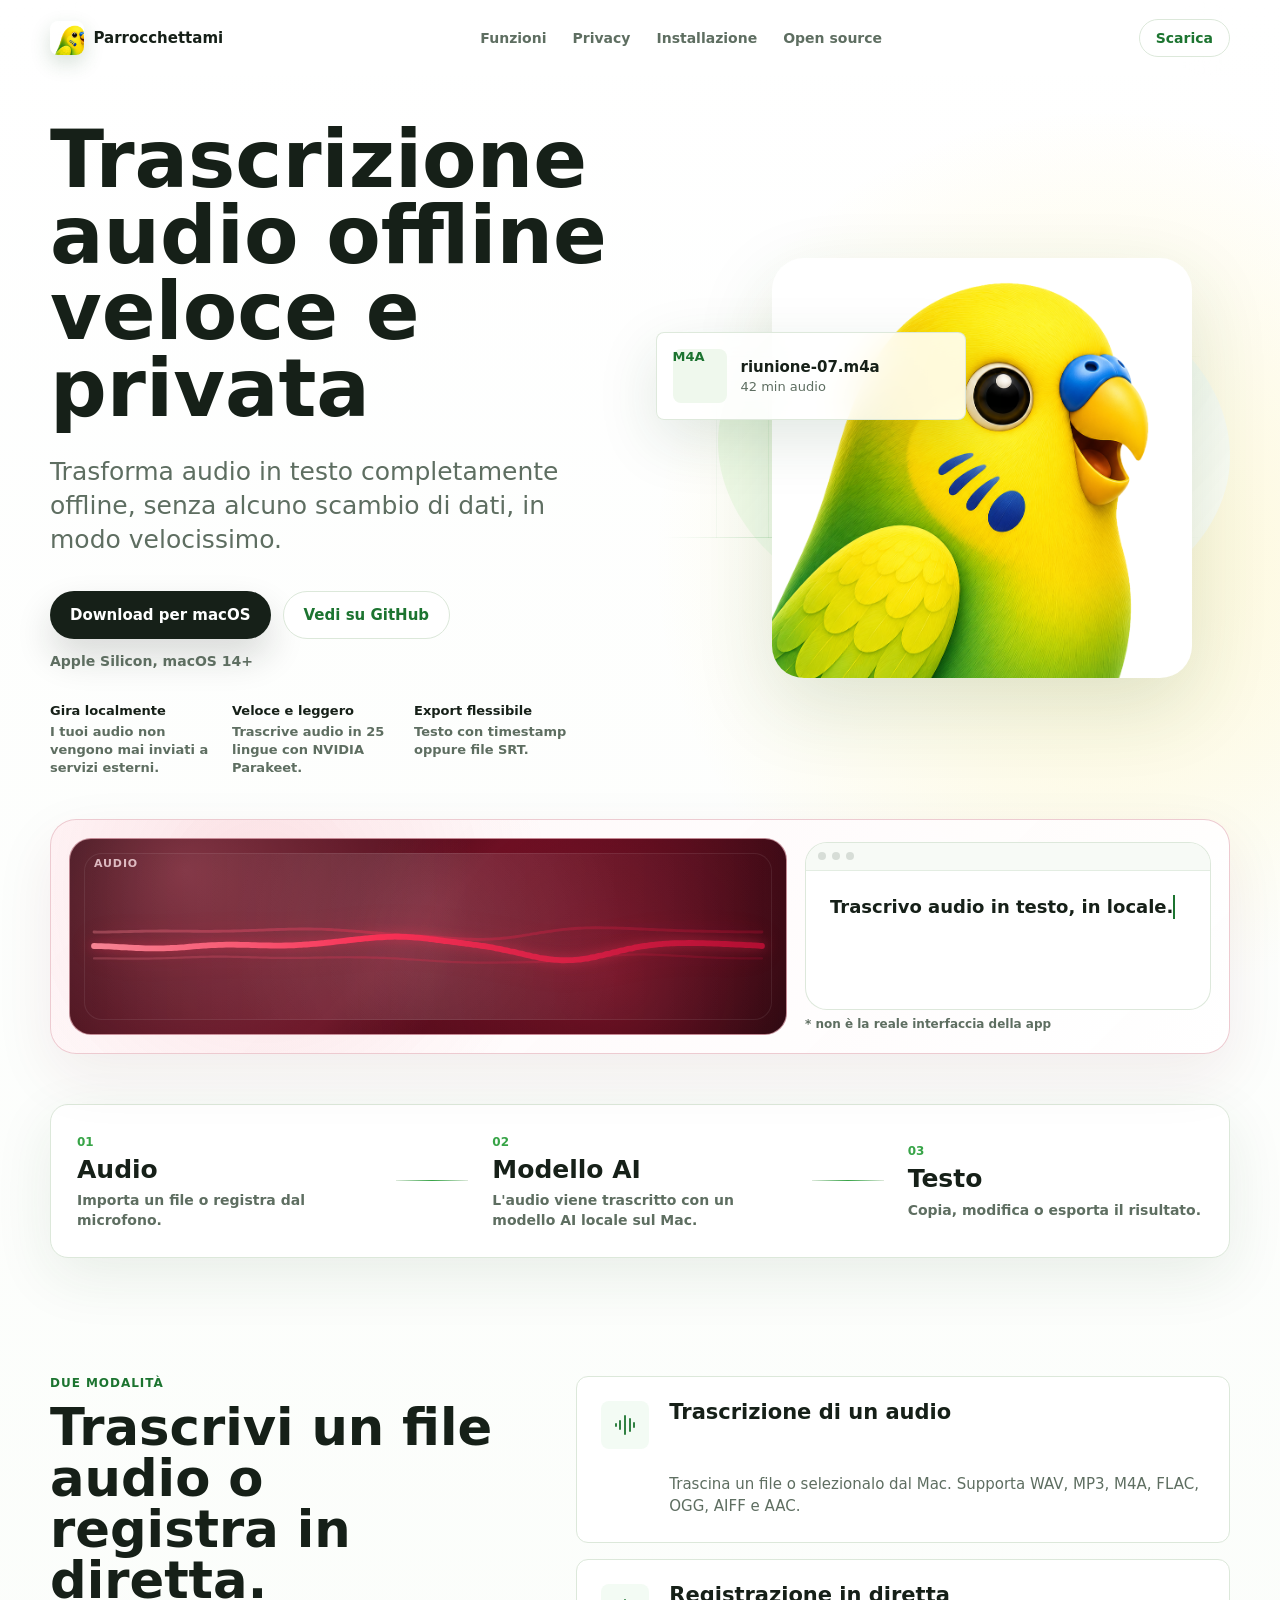
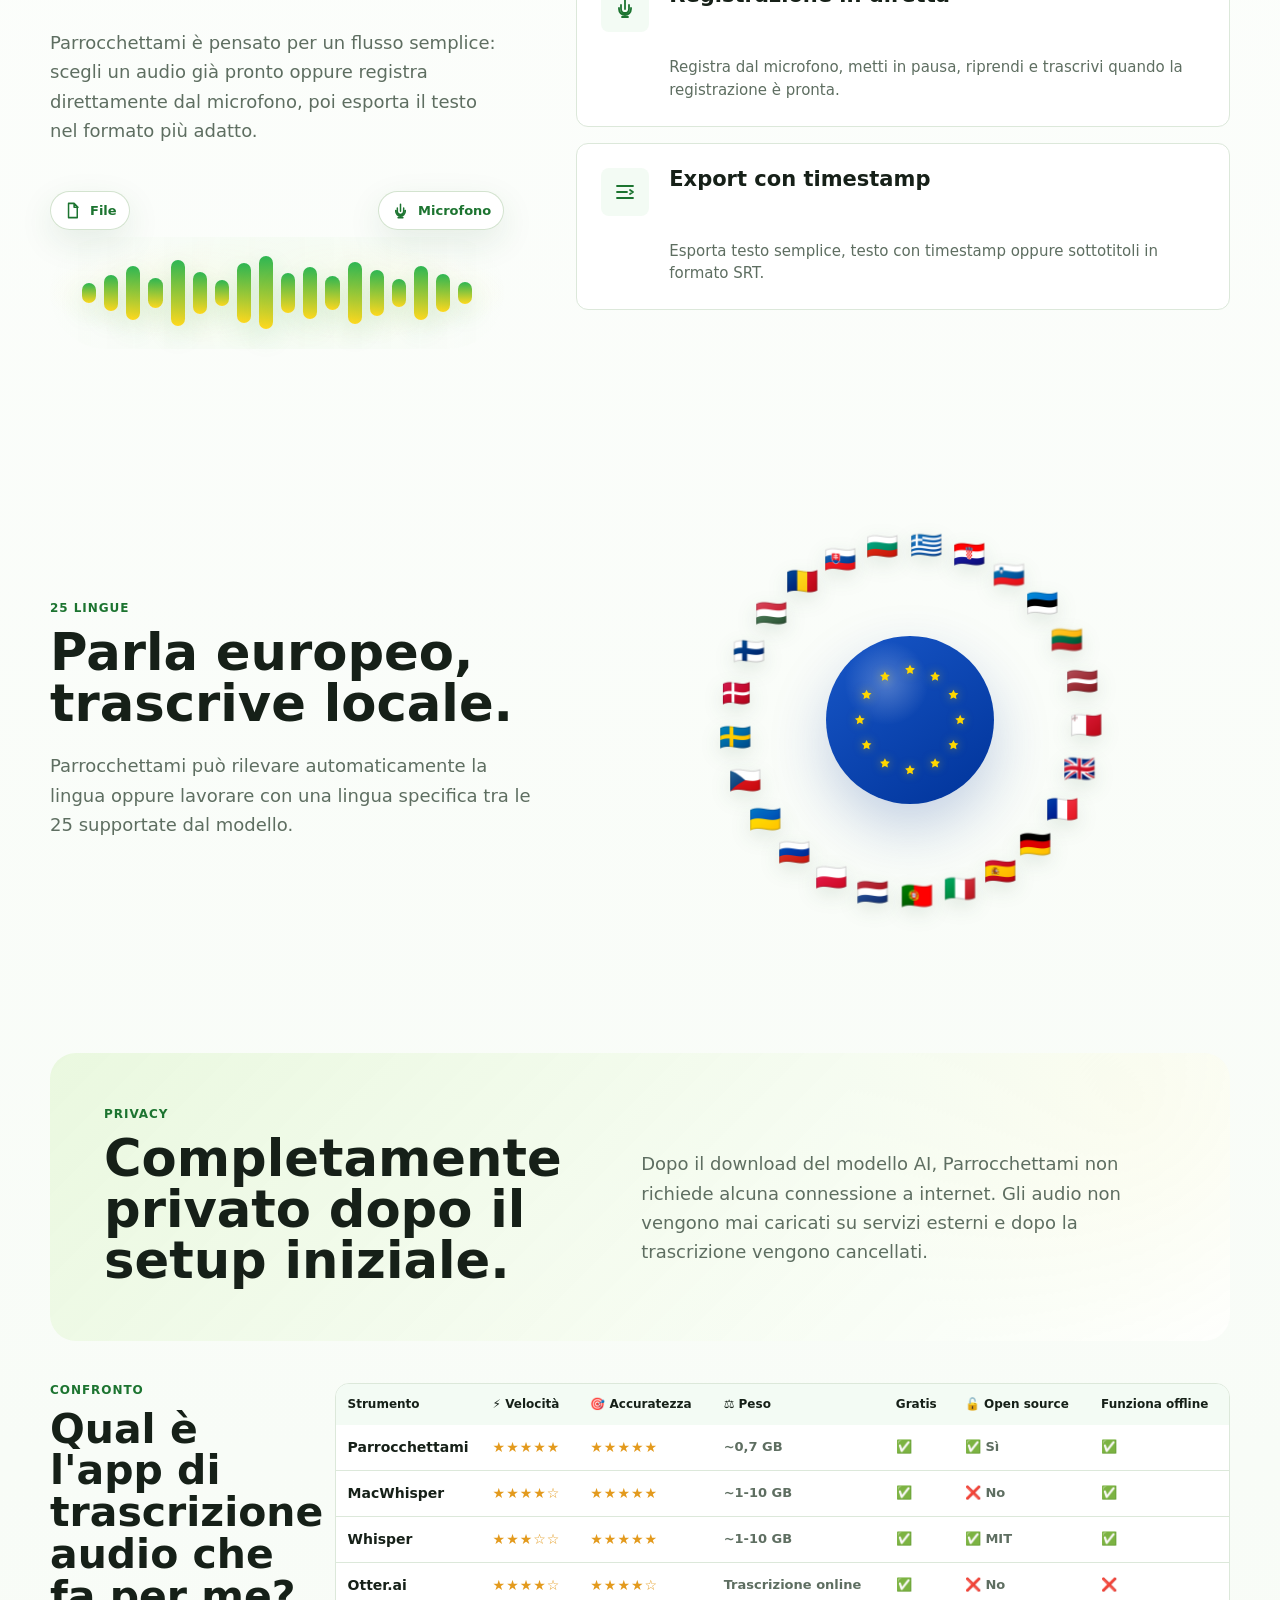
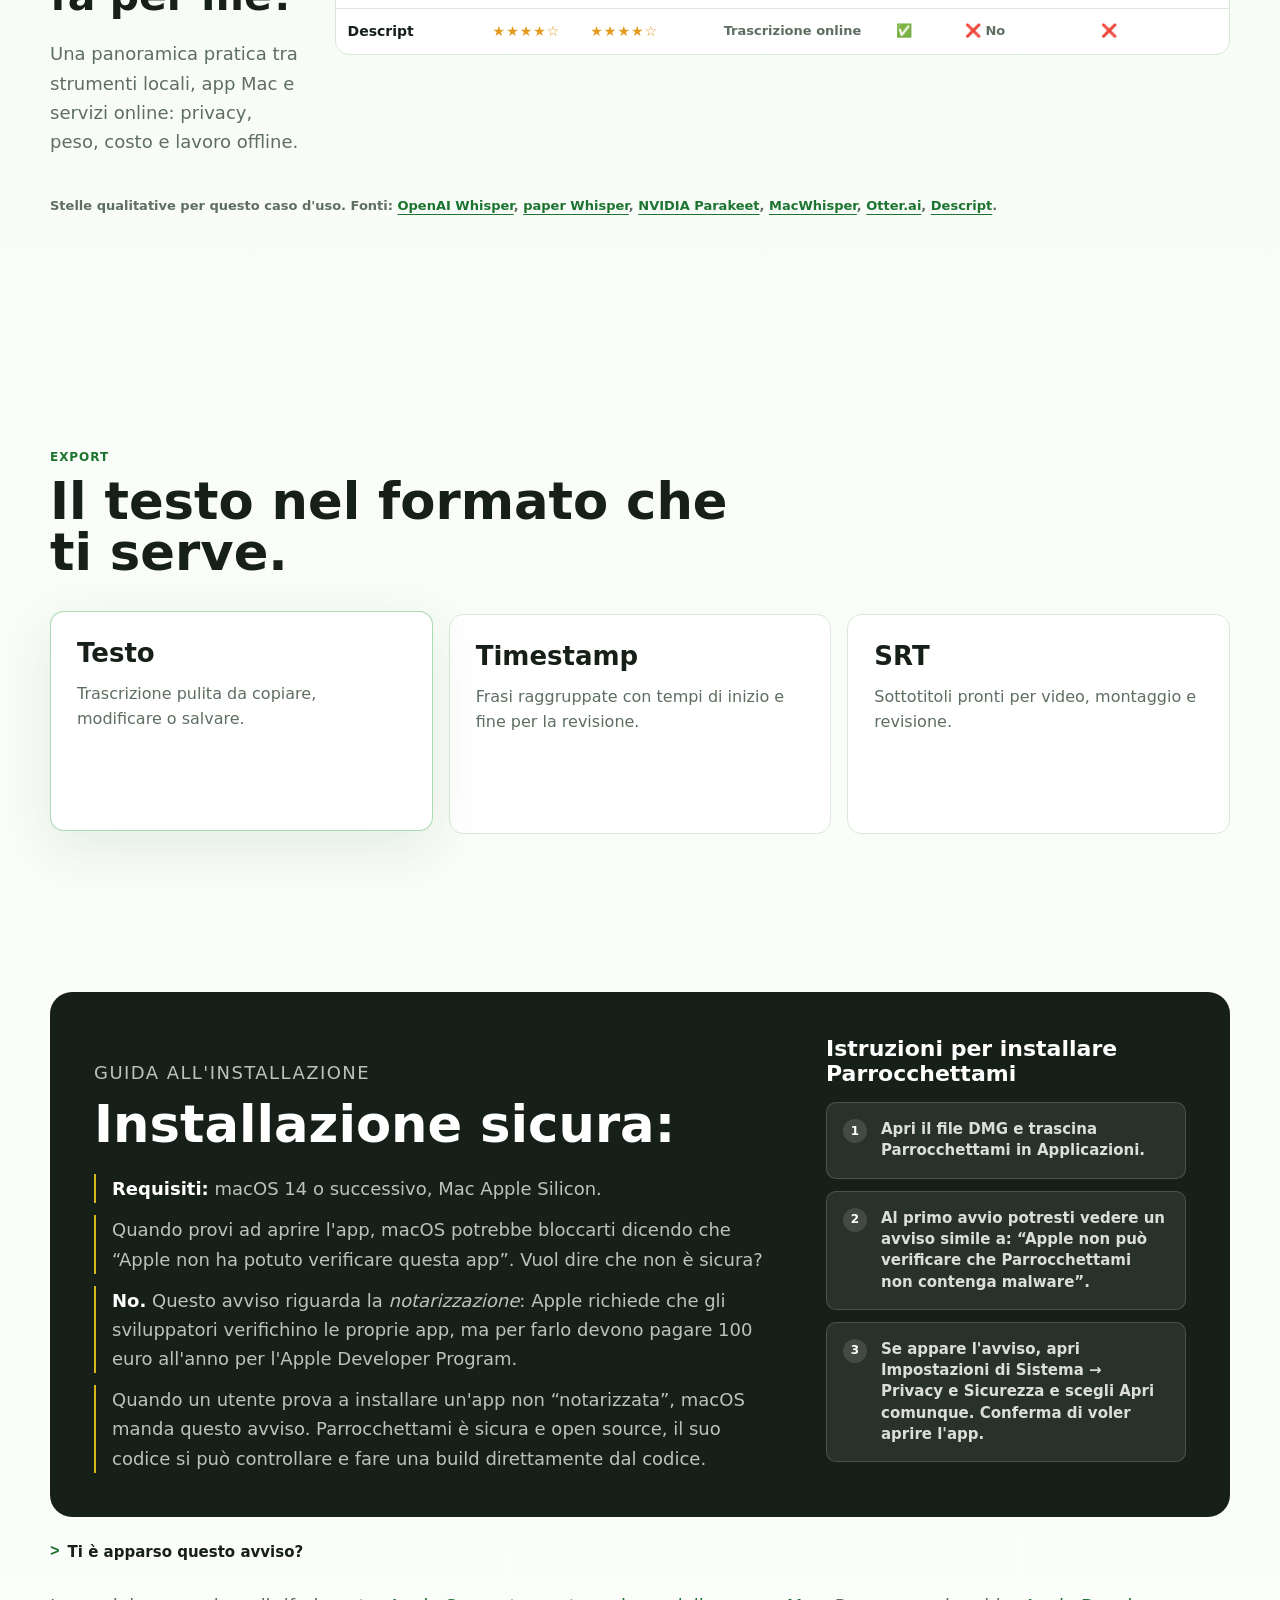
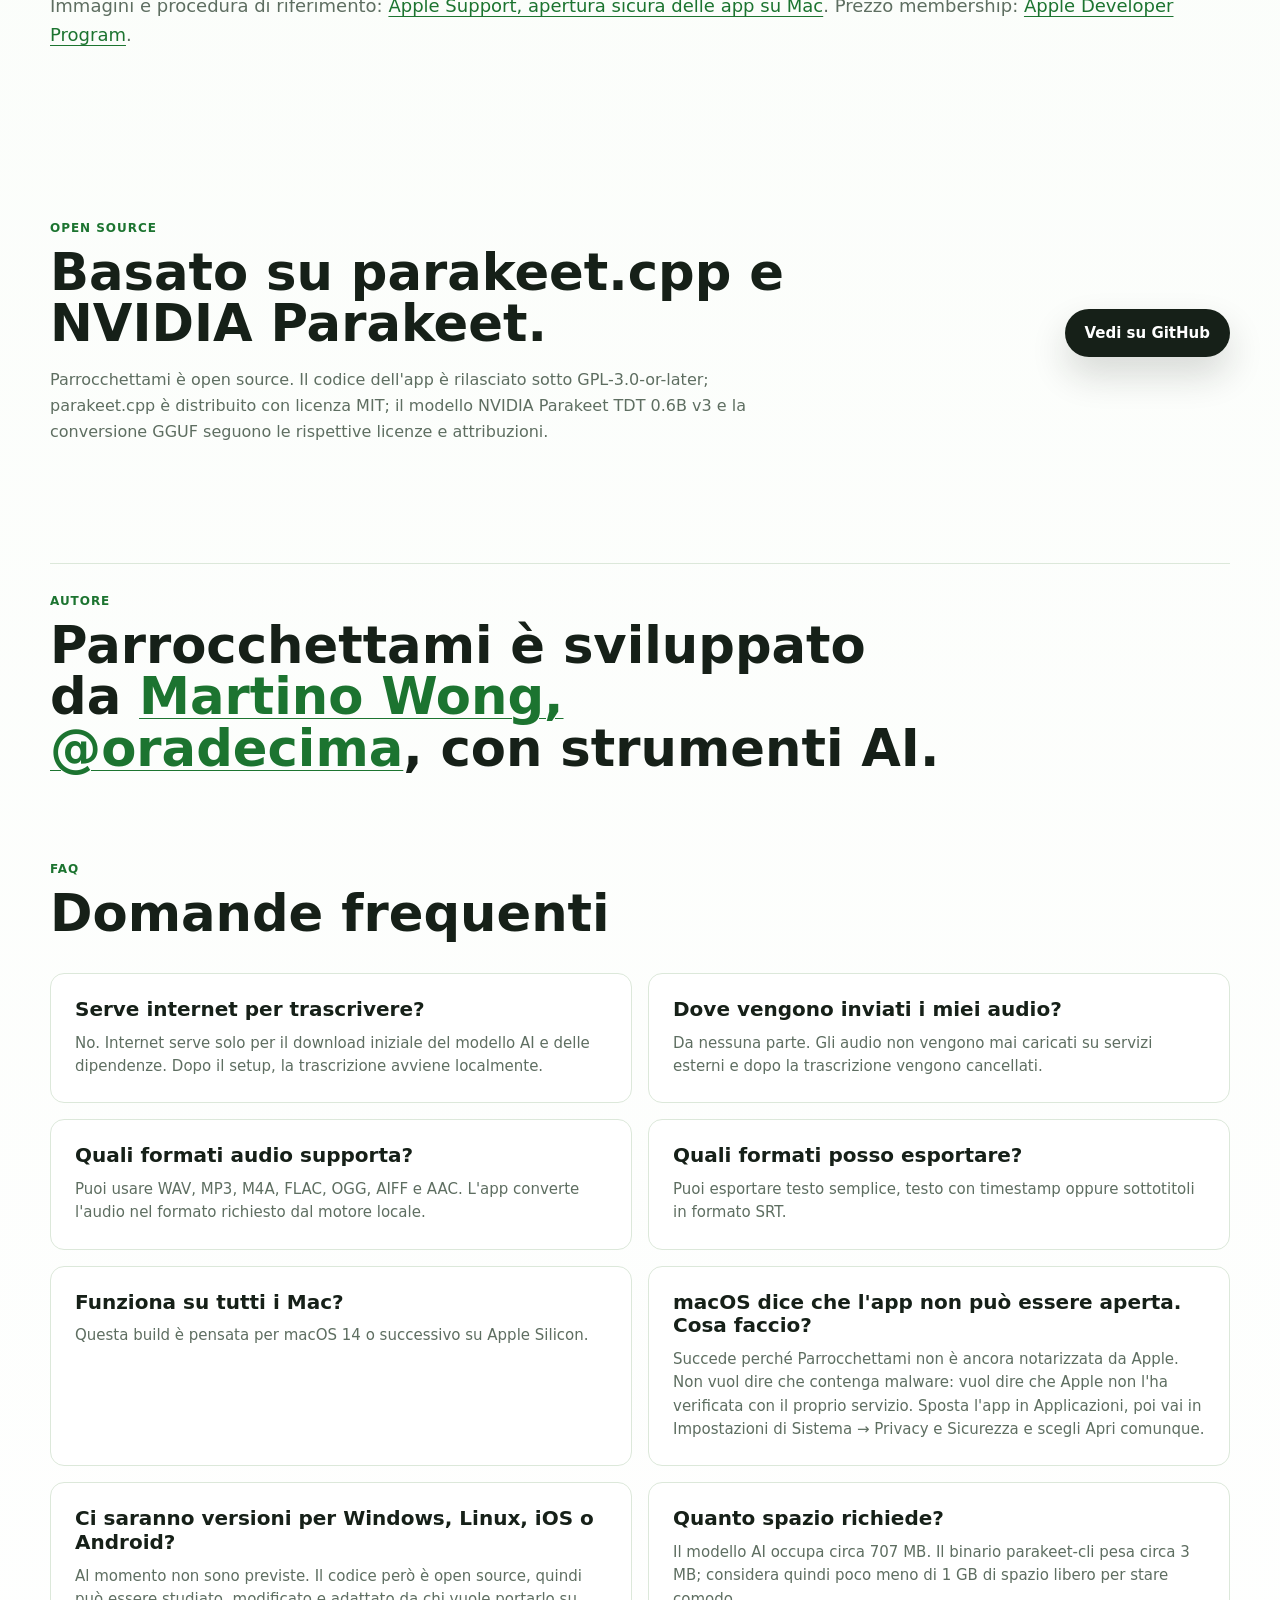
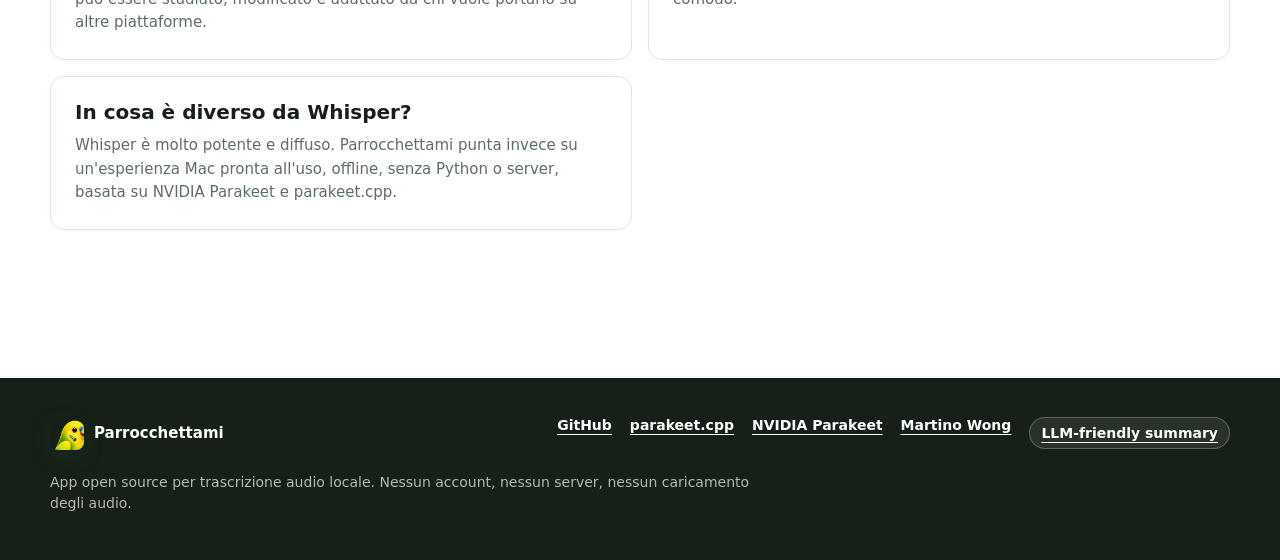
==== website/index.html @ f7d08c52 "Add project website" ====
<!doctype html>
<html lang="it">
  <head>
    <meta charset="utf-8">
    <meta name="viewport" content="width=device-width, initial-scale=1">
    <title>Parrocchettami - Trascrizione audio offline per Mac</title>
    <meta
      name="description"
      content="Parrocchettami trasforma audio in testo completamente offline, senza scambio di dati e senza servizi esterni."
    >
    <link rel="icon" href="assets/parrocchettami-icon.png">
    <link rel="alternate" type="text/plain" href="llms.txt" title="LLM-friendly summary">
    <link rel="stylesheet" href="styles.css">
  </head>
  <body>
    <header class="site-header" aria-label="Navigazione del sito">
      <a class="brand" href="#top" aria-label="Pagina iniziale di Parrocchettami">
        <span class="brand-mark">
          <img src="assets/parrocchettami-icon.png" alt="">
        </span>
        <span>Parrocchettami</span>
      </a>

      <nav class="nav-links" aria-label="Navigazione principale">
        <a href="#features">Funzioni</a>
        <a href="#privacy">Privacy</a>
        <a href="#install">Installazione</a>
        <a href="#source">Open source</a>
      </nav>

      <a class="header-action" href="#install">Scarica</a>
    </header>

    <main id="top">
      <section class="hero" aria-labelledby="hero-title">
        <div class="hero-copy">
          <h1 id="hero-title">Trascrizione audio offline veloce e privata</h1>
          <p class="hero-lede">
            Trasforma audio in testo completamente offline, senza alcuno
            scambio di dati, in modo velocissimo.
          </p>
          <div class="hero-actions" aria-label="Azioni principali">
            <a class="button button-primary" href="#install">Download per macOS</a>
            <a class="button button-secondary" href="https://github.com/martinowong/parrocchettami">Vedi su GitHub</a>
          </div>
          <p class="compatibility">Apple Silicon, macOS 14+</p>
          <dl class="hero-proof" aria-label="Punti principali">
            <div>
              <dt>Gira localmente</dt>
              <dd>I tuoi audio non vengono mai inviati a servizi esterni.</dd>
            </div>
            <div>
              <dt>Veloce e leggero</dt>
              <dd>Trascrive audio in 25 lingue con NVIDIA Parakeet.</dd>
            </div>
            <div>
              <dt>Export flessibile</dt>
              <dd>Testo con timestamp oppure file SRT.</dd>
            </div>
          </dl>
        </div>

        <div class="hero-visual" aria-label="Audio trasformato localmente in testo">
          <div class="brand-object" aria-hidden="true">
            <img src="assets/parrocchettami-icon.png" alt="">
          </div>

          <div class="signal-card audio-card">
            <span class="file-type">M4A</span>
            <div>
              <strong>riunione-07.m4a</strong>
              <span>42 min audio</span>
            </div>
          </div>

        </div>
        <div class="hero-demo" aria-label="Esempio illustrativo di trascrizione">
          <div class="demo-waveform" aria-hidden="true">
            <span>Audio</span>
            <svg viewBox="0 0 760 170" preserveAspectRatio="none">
              <defs>
                <linearGradient id="wave-red" x1="0" x2="1" y1="0" y2="0">
                  <stop offset="0%" stop-color="#ff8a9a"></stop>
                  <stop offset="42%" stop-color="#ff3157"></stop>
                  <stop offset="100%" stop-color="#b90f35"></stop>
                </linearGradient>
              </defs>
              <path class="voice-waveform-path voice-waveform-soft voice-waveform-soft-a" d="M0 85 C126.7 82, 253.3 88, 380 85 C506.7 82, 633.3 88, 760 85"></path>
              <path class="voice-waveform-path voice-waveform-soft voice-waveform-soft-b" d="M0 85 C126.7 82, 253.3 88, 380 85 C506.7 82, 633.3 88, 760 85"></path>
              <path class="voice-waveform-path voice-waveform-main" d="M0 85 C126.7 82, 253.3 88, 380 85 C506.7 82, 633.3 88, 760 85"></path>
            </svg>
          </div>
          <div class="demo-output">
            <div class="demo-textbox">
              <div class="demo-window-bar" aria-hidden="true">
                <span></span>
                <span></span>
                <span></span>
              </div>
              <p><span>Trascrivo audio in testo, in locale.</span></p>
            </div>
            <p class="demo-note">* non è la reale interfaccia della app</p>
          </div>
        </div>
      </section>

      <section class="pipeline" aria-label="Flusso di trascrizione locale">
        <div class="pipeline-step">
          <span class="step-number">01</span>
          <h2>Audio</h2>
          <p>Importa un file o registra dal microfono.</p>
        </div>
        <div class="pipeline-connector" aria-hidden="true"></div>
        <div class="pipeline-step">
          <span class="step-number">02</span>
          <h2>Modello AI</h2>
          <p>L'audio viene trascritto con un modello AI locale sul Mac.</p>
        </div>
        <div class="pipeline-connector" aria-hidden="true"></div>
        <div class="pipeline-step">
          <span class="step-number">03</span>
          <h2>Testo</h2>
          <p>Copia, modifica o esporta il risultato.</p>
        </div>
      </section>

      <section class="section split" id="features">
        <div class="section-copy">
          <p class="section-kicker">Due modalità</p>
          <h2>Trascrivi un file audio o registra in diretta.</h2>
          <p>
            Parrocchettami è pensato per un flusso semplice: scegli un audio
            già pronto oppure registra direttamente dal microfono, poi esporta
            il testo nel formato più adatto.
          </p>
          <div class="mode-visual audio-flow" aria-hidden="true">
            <div class="flow-node">
              <svg viewBox="0 0 24 24"><path d="M7 3h7l4 4v14H7zM14 3v5h5"></path></svg>
              <span>File</span>
            </div>
            <div class="flow-wave">
              <span style="--h: 26%"></span>
              <span style="--h: 48%"></span>
              <span style="--h: 72%"></span>
              <span style="--h: 40%"></span>
              <span style="--h: 86%"></span>
              <span style="--h: 56%"></span>
              <span style="--h: 34%"></span>
              <span style="--h: 78%"></span>
              <span style="--h: 96%"></span>
              <span style="--h: 52%"></span>
              <span style="--h: 68%"></span>
              <span style="--h: 44%"></span>
              <span style="--h: 82%"></span>
              <span style="--h: 60%"></span>
              <span style="--h: 36%"></span>
              <span style="--h: 70%"></span>
              <span style="--h: 50%"></span>
              <span style="--h: 30%"></span>
            </div>
            <div class="flow-node">
              <svg viewBox="0 0 24 24"><path d="M12 4v9M8 9v4a4 4 0 0 0 8 0V9M6 12v1a6 6 0 0 0 12 0v-1M12 19v2M9 21h6"></path></svg>
              <span>Microfono</span>
            </div>
          </div>
        </div>

        <div class="feature-list" aria-label="Modalità e funzioni">
          <article>
            <span class="feature-icon" aria-hidden="true">
              <svg viewBox="0 0 24 24"><path d="M12 3v18M7 8v8M17 6v12M3 11v2M21 10v4"></path></svg>
            </span>
            <h3>Trascrizione di un audio</h3>
            <p>Trascina un file o selezionalo dal Mac. Supporta WAV, MP3, M4A, FLAC, OGG, AIFF e AAC.</p>
          </article>
          <article>
            <span class="feature-icon" aria-hidden="true">
              <svg viewBox="0 0 24 24"><path d="M12 4v9M8 9v4a4 4 0 0 0 8 0V9M6 12v1a6 6 0 0 0 12 0v-1M12 19v2M9 21h6"></path></svg>
            </span>
            <h3>Registrazione in diretta</h3>
            <p>Registra dal microfono, metti in pausa, riprendi e trascrivi quando la registrazione è pronta.</p>
          </article>
          <article>
            <span class="feature-icon" aria-hidden="true">
              <svg viewBox="0 0 24 24"><path d="M4 6h16M4 12h10M4 18h16M17 10l3 2-3 2"></path></svg>
            </span>
            <h3>Export con timestamp</h3>
            <p>Esporta testo semplice, testo con timestamp oppure sottotitoli in formato SRT.</p>
          </article>
        </div>
      </section>

      <section class="section languages-section" aria-labelledby="languages-title">
        <div class="section-copy">
          <p class="section-kicker">25 lingue</p>
          <h2 id="languages-title">Parla europeo, trascrive locale.</h2>
          <p>
            Parrocchettami può rilevare automaticamente la lingua oppure
            lavorare con una lingua specifica tra le 25 supportate dal modello.
          </p>
        </div>

        <div class="language-orbit" aria-label="25 lingue europee supportate">
          <div class="eu-mark" aria-hidden="true">
            <svg class="eu-stars" viewBox="0 0 100 100" focusable="false">
              <defs>
                <path id="eu-star" d="M0 -3.9 1.14 -1.57 3.71 -1.21 1.85 0.6 2.29 3.15 0 1.95 -2.29 3.15 -1.85 0.6 -3.71 -1.21 -1.14 -1.57Z"></path>
              </defs>
              <g transform="translate(50 50)">
                <use href="#eu-star" transform="rotate(0) translate(0 -38) rotate(0)"></use>
                <use href="#eu-star" transform="rotate(30) translate(0 -38) rotate(-30)"></use>
                <use href="#eu-star" transform="rotate(60) translate(0 -38) rotate(-60)"></use>
                <use href="#eu-star" transform="rotate(90) translate(0 -38) rotate(-90)"></use>
                <use href="#eu-star" transform="rotate(120) translate(0 -38) rotate(-120)"></use>
                <use href="#eu-star" transform="rotate(150) translate(0 -38) rotate(-150)"></use>
                <use href="#eu-star" transform="rotate(180) translate(0 -38) rotate(-180)"></use>
                <use href="#eu-star" transform="rotate(210) translate(0 -38) rotate(-210)"></use>
                <use href="#eu-star" transform="rotate(240) translate(0 -38) rotate(-240)"></use>
                <use href="#eu-star" transform="rotate(270) translate(0 -38) rotate(-270)"></use>
                <use href="#eu-star" transform="rotate(300) translate(0 -38) rotate(-300)"></use>
                <use href="#eu-star" transform="rotate(330) translate(0 -38) rotate(-330)"></use>
              </g>
            </svg>
          </div>
          <div class="flag-ring">
            <span tabindex="0" style="--i: 0" title="Inglese">🇬🇧</span>
            <span tabindex="0" style="--i: 1" title="Francese">🇫🇷</span>
            <span tabindex="0" style="--i: 2" title="Tedesco">🇩🇪</span>
            <span tabindex="0" style="--i: 3" title="Spagnolo">🇪🇸</span>
            <span tabindex="0" style="--i: 4" title="Italiano">🇮🇹</span>
            <span tabindex="0" style="--i: 5" title="Portoghese">🇵🇹</span>
            <span tabindex="0" style="--i: 6" title="Olandese">🇳🇱</span>
            <span tabindex="0" style="--i: 7" title="Polacco">🇵🇱</span>
            <span tabindex="0" style="--i: 8" title="Russo">🇷🇺</span>
            <span tabindex="0" style="--i: 9" title="Ucraino">🇺🇦</span>
            <span tabindex="0" style="--i: 10" title="Ceco">🇨🇿</span>
            <span tabindex="0" style="--i: 11" title="Svedese">🇸🇪</span>
            <span tabindex="0" style="--i: 12" title="Danese">🇩🇰</span>
            <span tabindex="0" style="--i: 13" title="Finlandese">🇫🇮</span>
            <span tabindex="0" style="--i: 14" title="Ungherese">🇭🇺</span>
            <span tabindex="0" style="--i: 15" title="Rumeno">🇷🇴</span>
            <span tabindex="0" style="--i: 16" title="Slovacco">🇸🇰</span>
            <span tabindex="0" style="--i: 17" title="Bulgaro">🇧🇬</span>
            <span tabindex="0" style="--i: 18" title="Greco">🇬🇷</span>
            <span tabindex="0" style="--i: 19" title="Croato">🇭🇷</span>
            <span tabindex="0" style="--i: 20" title="Sloveno">🇸🇮</span>
            <span tabindex="0" style="--i: 21" title="Estone">🇪🇪</span>
            <span tabindex="0" style="--i: 22" title="Lituano">🇱🇹</span>
            <span tabindex="0" style="--i: 23" title="Lettone">🇱🇻</span>
            <span tabindex="0" style="--i: 24" title="Maltese">🇲🇹</span>
          </div>
        </div>
      </section>

      <section class="section privacy-band" id="privacy">
        <div>
          <p class="section-kicker">Privacy</p>
          <h2>Completamente privato dopo il setup iniziale.</h2>
        </div>
        <p>
          Dopo il download del modello AI, Parrocchettami non richiede alcuna
          connessione a internet. Gli audio non vengono mai caricati su servizi
          esterni e dopo la trascrizione vengono cancellati.
        </p>
      </section>

      <section class="section comparison" aria-labelledby="comparison-title">
        <div class="section-copy">
          <p class="section-kicker">Confronto</p>
          <h2 id="comparison-title">Qual è l'app di trascrizione audio che fa per me?</h2>
          <p>
            Una panoramica pratica tra strumenti locali, app Mac e servizi
            online: privacy, peso, costo e lavoro offline.
          </p>
        </div>

        <div class="comparison-table-wrap">
          <table class="comparison-table">
            <thead>
              <tr>
                <th scope="col">Strumento</th>
                <th scope="col">⚡ Velocità</th>
                <th scope="col">🎯 Accuratezza</th>
                <th scope="col">⚖️ Peso</th>
                <th scope="col">Gratis</th>
                <th scope="col">🔓 Open source</th>
                <th scope="col">Funziona offline</th>
              </tr>
            </thead>
            <tbody>
              <tr>
                <th scope="row"><span class="tool-name">Parrocchettami</span></th>
                <td><span class="rating">★★★★★</span></td>
                <td><span class="rating">★★★★★</span></td>
                <td>~0,7 GB</td>
                <td>✅</td>
                <td>✅ Sì</td>
                <td>✅</td>
              </tr>
              <tr>
                <th scope="row"><span class="tool-name">MacWhisper</span></th>
                <td><span class="rating">★★★★☆</span></td>
                <td><span class="rating">★★★★★</span></td>
                <td>~1-10 GB</td>
                <td>✅</td>
                <td>❌ No</td>
                <td>✅</td>
              </tr>
              <tr>
                <th scope="row"><span class="tool-name">Whisper</span></th>
                <td><span class="rating">★★★☆☆</span></td>
                <td><span class="rating">★★★★★</span></td>
                <td>~1-10 GB</td>
                <td>✅</td>
                <td>✅ MIT</td>
                <td>✅</td>
              </tr>
              <tr>
                <th scope="row"><span class="tool-name">Otter.ai</span></th>
                <td><span class="rating">★★★★☆</span></td>
                <td><span class="rating">★★★★☆</span></td>
                <td>Trascrizione online</td>
                <td>✅</td>
                <td>❌ No</td>
                <td>❌</td>
              </tr>
              <tr>
                <th scope="row"><span class="tool-name">Descript</span></th>
                <td><span class="rating">★★★★☆</span></td>
                <td><span class="rating">★★★★☆</span></td>
                <td>Trascrizione online</td>
                <td>✅</td>
                <td>❌ No</td>
                <td>❌</td>
              </tr>
            </tbody>
          </table>
        </div>
        <p class="table-hint">Su schermi piccoli puoi scorrere la tabella lateralmente.</p>
        <p class="source-note">
          Stelle qualitative per questo caso d'uso. Fonti:
          <a href="https://github.com/openai/whisper">OpenAI Whisper</a>,
          <a href="https://arxiv.org/abs/2212.04356">paper Whisper</a>,
          <a href="https://huggingface.co/nvidia/parakeet-tdt-0.6b-v3">NVIDIA Parakeet</a>,
          <a href="https://www.macwhisper.com/">MacWhisper</a>,
          <a href="https://otter.ai/pricing">Otter.ai</a>,
          <a href="https://www.descript.com/pricing">Descript</a>.
        </p>
      </section>

      <section class="section format-section" aria-labelledby="formats-title">
        <div class="section-copy">
          <p class="section-kicker">Export</p>
          <h2 id="formats-title">Il testo nel formato che ti serve.</h2>
        </div>

        <div class="formats">
          <article class="format-card active">
            <h3>Testo</h3>
            <p>Trascrizione pulita da copiare, modificare o salvare.</p>
          </article>
          <article class="format-card">
            <h3>Timestamp</h3>
            <p>Frasi raggruppate con tempi di inizio e fine per la revisione.</p>
          </article>
          <article class="format-card">
            <h3>SRT</h3>
            <p>Sottotitoli pronti per video, montaggio e revisione.</p>
          </article>
        </div>
      </section>

      <section class="section install" id="install">
        <div class="install-panel">
          <div>
            <p class="section-kicker">Guida all'installazione</p>
            <h2>Installazione sicura:</h2>
            <div class="install-notes">
              <p><strong>Requisiti:</strong> macOS 14 o successivo, Mac Apple Silicon.</p>
              <p>
                Quando provi ad aprire l'app, macOS potrebbe bloccarti dicendo
                che “Apple non ha potuto verificare questa app”. Vuol dire che
                non è sicura?
              </p>
              <p>
                <strong>No.</strong> Questo avviso riguarda la
                <em>notarizzazione</em>: Apple richiede che gli sviluppatori
                verifichino le proprie app, ma per farlo devono pagare 100 euro
                all'anno per l'Apple Developer Program.
              </p>
              <p>
                Quando un utente prova a installare un'app non “notarizzata”,
                macOS manda questo avviso. Parrocchettami è sicura e open
                source, il suo codice si può controllare e fare una build
                direttamente dal codice.
              </p>
            </div>
          </div>
          <div class="install-instructions">
            <h3>Istruzioni per installare Parrocchettami</h3>
            <ol class="install-steps" aria-label="Passaggi di installazione">
              <li>Apri il file DMG e trascina Parrocchettami in Applicazioni.</li>
              <li>
                Al primo avvio potresti vedere un avviso simile a:
                “Apple non può verificare che Parrocchettami non contenga malware”.
              </li>
              <li>
                Se appare l'avviso, apri Impostazioni di Sistema → Privacy e
                Sicurezza e scegli Apri comunque. Conferma di voler aprire l'app.
              </li>
            </ol>
          </div>
        </div>
        <details class="install-images-toggle">
          <summary><span>Ti è apparso questo avviso?</span></summary>
          <div class="install-screens" aria-label="Esempi reali di avvisi macOS">
            <figure>
              <img
                src="https://cdsassets.apple.com/live/7WUAS350/images/macos/sequoia/macos-sequoia-app-not-opened-could-not-verify-free-from-malware.png"
                alt="Esempio Apple di avviso macOS: l'app non è stata aperta perché Apple non può verificarla."
              >
              <figcaption>Avviso macOS quando Apple non può verificare l'app.</figcaption>
            </figure>
            <figure>
              <img
                src="https://cdsassets.apple.com/live/7WUAS350/images/macos/sequoia/macos-sequoia-system-settings-privacy-and-security-open-app-anyway.png"
                alt="Esempio Apple del pulsante Apri comunque in Privacy e Sicurezza."
              >
              <figcaption>Privacy e Sicurezza: usa Apri comunque.</figcaption>
            </figure>
          </div>
        </details>
        <p class="install-source">
          Immagini e procedura di riferimento:
          <a href="https://support.apple.com/en-us/102445">Apple Support, apertura sicura delle app su Mac</a>.
          Prezzo membership:
          <a href="https://developer.apple.com/programs/">Apple Developer Program</a>.
        </p>
      </section>

      <section class="section source" id="source">
        <div>
          <p class="section-kicker">Open source</p>
          <h2>Basato su parakeet.cpp e NVIDIA Parakeet.</h2>
          <p>
            Parrocchettami è open source. Il codice dell'app è rilasciato sotto
            GPL-3.0-or-later; parakeet.cpp è distribuito con licenza MIT; il
            modello NVIDIA Parakeet TDT 0.6B v3 e la conversione GGUF seguono
            le rispettive licenze e attribuzioni.
          </p>
        </div>
        <a class="button button-primary" href="https://github.com/martinowong/parrocchettami">Vedi su GitHub</a>
      </section>

      <section class="section maker">
        <p class="section-kicker">Autore</p>
        <h2>
          Parrocchettami è sviluppato da
          <a href="https://oradecima.com">Martino Wong, @oradecima</a>, con strumenti AI.
        </h2>
      </section>

      <section class="section faq" aria-labelledby="faq-title">
        <div class="section-copy">
          <p class="section-kicker">FAQ</p>
          <h2 id="faq-title">Domande frequenti</h2>
        </div>

        <div class="faq-list">
          <article>
            <h3>Serve internet per trascrivere?</h3>
            <p>No. Internet serve solo per il download iniziale del modello AI e delle dipendenze. Dopo il setup, la trascrizione avviene localmente.</p>
          </article>
          <article>
            <h3>Dove vengono inviati i miei audio?</h3>
            <p>Da nessuna parte. Gli audio non vengono mai caricati su servizi esterni e dopo la trascrizione vengono cancellati.</p>
          </article>
          <article>
            <h3>Quali formati audio supporta?</h3>
            <p>Puoi usare WAV, MP3, M4A, FLAC, OGG, AIFF e AAC. L'app converte l'audio nel formato richiesto dal motore locale.</p>
          </article>
          <article>
            <h3>Quali formati posso esportare?</h3>
            <p>Puoi esportare testo semplice, testo con timestamp oppure sottotitoli in formato SRT.</p>
          </article>
          <article>
            <h3>Funziona su tutti i Mac?</h3>
            <p>Questa build è pensata per macOS 14 o successivo su Apple Silicon.</p>
          </article>
          <article>
            <h3>macOS dice che l'app non può essere aperta. Cosa faccio?</h3>
            <p>Succede perché Parrocchettami non è ancora notarizzata da Apple. Non vuol dire che contenga malware: vuol dire che Apple non l'ha verificata con il proprio servizio. Sposta l'app in Applicazioni, poi vai in Impostazioni di Sistema → Privacy e Sicurezza e scegli Apri comunque.</p>
          </article>
          <article>
            <h3>Ci saranno versioni per Windows, Linux, iOS o Android?</h3>
            <p>Al momento non sono previste. Il codice però è open source, quindi può essere studiato, modificato e adattato da chi vuole portarlo su altre piattaforme.</p>
          </article>
          <article>
            <h3>Quanto spazio richiede?</h3>
            <p>Il modello AI occupa circa 707 MB. Il binario parakeet-cli pesa circa 3 MB; considera quindi poco meno di 1 GB di spazio libero per stare comodo.</p>
          </article>
          <article>
            <h3>In cosa è diverso da Whisper?</h3>
            <p>Whisper è molto potente e diffuso. Parrocchettami punta invece su un'esperienza Mac pronta all'uso, offline, senza Python o server, basata su NVIDIA Parakeet e parakeet.cpp.</p>
          </article>
        </div>
      </section>

      <footer class="site-footer">
        <div class="footer-inner">
          <a class="brand footer-brand" href="#top" aria-label="Torna all'inizio">
            <span class="brand-mark">
              <img src="assets/parrocchettami-icon.png" alt="">
            </span>
            <span>Parrocchettami</span>
          </a>

          <div class="footer-links" aria-label="Link di servizio">
            <a href="https://github.com/martinowong/parrocchettami">GitHub</a>
            <a href="https://github.com/mudler/parakeet.cpp">parakeet.cpp</a>
            <a href="https://huggingface.co/nvidia/parakeet-tdt-0.6b-v3">NVIDIA Parakeet</a>
            <a href="https://oradecima.com">Martino Wong</a>
            <a class="llm-link" href="llms.txt">LLM-friendly summary</a>
          </div>

          <p>
            App open source per trascrizione audio locale. Nessun account,
            nessun server, nessun caricamento degli audio.
          </p>
        </div>
      </footer>
    </main>

    <script src="script.js"></script>
  </body>
</html>
---- website/styles.css ----
:root {
  --bg: #ffffff;
  --bg-soft: #f3fbf4;
  --bg-mint: #e9f8de;
  --text: #162018;
  --muted: #5e6e61;
  --line: #dce8da;
  --surface: rgba(255, 255, 255, 0.86);
  --green: #37a447;
  --green-dark: #1c7430;
  --yellow: #ffd91f;
  --blue: #126ad8;
  --shadow: 0 28px 80px rgba(37, 82, 41, 0.14);
  --radius: 8px;
  --max: 1180px;
  font-family:
    Inter, ui-sans-serif, system-ui, -apple-system, BlinkMacSystemFont, "Segoe UI",
    sans-serif;
}

* {
  box-sizing: border-box;
}

html {
  scroll-behavior: smooth;
}

body {
  margin: 0;
  color: var(--text);
  background:
    radial-gradient(circle at 86% 8%, rgba(255, 217, 31, 0.18), transparent 28rem),
    linear-gradient(180deg, #ffffff 0%, #f8fcf7 44%, #ffffff 100%);
}

a {
  color: inherit;
  text-decoration: none;
}

.site-header {
  position: sticky;
  top: 0;
  z-index: 20;
  display: flex;
  align-items: center;
  justify-content: space-between;
  width: min(var(--max), calc(100% - 40px));
  height: 76px;
  margin: 0 auto;
  backdrop-filter: blur(18px);
}

.brand,
.nav-links,
.hero-actions,
.hero-proof,
.pipeline,
.formats {
  display: flex;
  align-items: center;
}

.brand {
  gap: 10px;
  font-size: 15px;
  font-weight: 750;
}

.brand-mark {
  display: grid;
  width: 34px;
  height: 34px;
  overflow: hidden;
  border-radius: 8px;
  place-items: center;
  box-shadow: 0 8px 20px rgba(36, 87, 42, 0.18);
}

.brand-mark img {
  width: 45px;
  height: 45px;
  object-fit: cover;
  object-position: 57% 43%;
}

.nav-links {
  gap: 26px;
  color: var(--muted);
  font-size: 14px;
  font-weight: 650;
}

.nav-links a,
.header-action {
  transition: color 180ms ease, transform 180ms ease, background 180ms ease;
}

.nav-links a:hover {
  color: var(--text);
}

.header-action {
  padding: 10px 16px;
  border: 1px solid var(--line);
  border-radius: 999px;
  background: rgba(255, 255, 255, 0.74);
  color: var(--green-dark);
  font-size: 14px;
  font-weight: 750;
}

.header-action:hover {
  background: #ffffff;
  transform: translateY(-1px);
}

.hero {
  display: grid;
  grid-template-columns: minmax(0, 0.98fr) minmax(360px, 1.02fr);
  gap: 34px 34px;
  align-items: center;
  width: min(var(--max), calc(100% - 40px));
  min-height: calc(100vh - 76px);
  margin: 0 auto;
  padding: 46px 0 78px;
}

.hero-copy {
  max-width: 610px;
}

h1,
h2,
h3,
p,
dl {
  margin: 0;
}

h1 {
  max-width: 780px;
  font-size: clamp(56px, 6.2vw, 84px);
  font-weight: 820;
  line-height: 0.96;
  letter-spacing: 0;
}

.hero-lede {
  max-width: 540px;
  margin-top: 28px;
  color: var(--muted);
  font-size: clamp(20px, 2vw, 25px);
  font-weight: 520;
  line-height: 1.36;
}

.hero-actions {
  flex-wrap: wrap;
  gap: 12px;
  margin-top: 34px;
}

.compatibility {
  margin-top: 14px;
  color: var(--muted);
  font-size: 14px;
  font-weight: 720;
}

.hero-demo {
  grid-column: 1 / -1;
  display: grid;
  grid-template-columns: minmax(0, 1.45fr) minmax(320px, 0.82fr);
  gap: 18px;
  align-items: center;
  margin-top: 8px;
  padding: 18px;
  border: 1px solid rgba(236, 201, 207, 0.95);
  border-radius: 26px;
  background:
    radial-gradient(circle at 18% 30%, rgba(225, 43, 68, 0.12), transparent 18rem),
    linear-gradient(135deg, rgba(255, 247, 248, 0.92), rgba(255, 255, 255, 0.94));
  box-shadow: 0 22px 60px rgba(105, 20, 34, 0.08);
}

.demo-waveform {
  position: relative;
  display: grid;
  min-height: 186px;
  padding: 18px 24px 22px;
  border: 1px solid rgba(238, 184, 193, 0.72);
  border-radius: 22px;
  background:
    radial-gradient(circle at 16% 16%, rgba(255, 122, 146, 0.38), transparent 18rem),
    radial-gradient(circle at 76% 72%, rgba(238, 32, 72, 0.32), transparent 17rem),
    linear-gradient(135deg, #20070d, #5d0d1e 48%, #17070b);
  color: #ffd7de;
  overflow: hidden;
}

.demo-waveform::before {
  position: absolute;
  inset: 14px;
  border: 1px solid rgba(255, 255, 255, 0.08);
  border-radius: 18px;
  background:
    linear-gradient(90deg, transparent, rgba(255, 255, 255, 0.09), transparent),
    radial-gradient(circle at 50% 50%, rgba(255, 255, 255, 0.08), transparent 56%);
  content: "";
  pointer-events: none;
}

.demo-waveform > span {
  position: relative;
  z-index: 1;
  color: rgba(255, 227, 232, 0.78);
  font-size: 11px;
  font-weight: 850;
  letter-spacing: 0.08em;
  text-transform: uppercase;
}

.demo-waveform svg {
  position: relative;
  z-index: 1;
  width: 100%;
  height: 132px;
  margin-top: 10px;
  overflow: visible;
}

.voice-waveform-path {
  fill: none;
  stroke-linecap: round;
  stroke-linejoin: round;
  stroke: url("#wave-red");
  opacity: 0.94;
  filter:
    drop-shadow(0 0 7px rgba(255, 49, 87, 0.44))
    drop-shadow(0 0 22px rgba(255, 49, 87, 0.24));
  vector-effect: non-scaling-stroke;
}

.voice-waveform-main {
  stroke-width: 5.8;
}

.voice-waveform-soft {
  opacity: 0.34;
  stroke-width: 2.8;
  filter: drop-shadow(0 0 12px rgba(255, 122, 146, 0.24));
}

.voice-waveform-soft-b {
  opacity: 0.24;
  stroke-width: 2.2;
}

.demo-textbox {
  overflow: hidden;
  min-height: 168px;
  border: 1px solid rgba(220, 232, 218, 0.96);
  border-radius: 22px;
  background: rgba(255, 255, 255, 0.96);
}

.demo-window-bar {
  display: flex;
  gap: 6px;
  align-items: center;
  min-height: 28px;
  padding: 0 12px;
  border-bottom: 1px solid rgba(220, 232, 218, 0.7);
  background: rgba(247, 250, 246, 0.9);
}

.demo-window-bar span {
  width: 8px;
  height: 8px;
  border-radius: 999px;
  background: rgba(102, 119, 106, 0.22);
}

.demo-textbox p {
  padding: 24px;
  color: var(--text);
  font-size: 18px;
  font-weight: 680;
  line-height: 1.38;
}

.demo-textbox p span {
  display: inline-block;
  overflow: hidden;
  max-width: 100%;
  border-right: 2px solid var(--green-dark);
  white-space: nowrap;
}

.demo-note {
  margin-top: 7px;
  color: var(--muted);
  font-size: 12px;
  font-weight: 650;
}

.button {
  display: inline-flex;
  align-items: center;
  justify-content: center;
  min-height: 48px;
  padding: 0 20px;
  border-radius: 999px;
  font-size: 15px;
  font-weight: 790;
  transition: transform 180ms ease, box-shadow 180ms ease, background 180ms ease;
}

.button:hover {
  transform: translateY(-2px);
}

.button-primary {
  background: var(--text);
  color: #ffffff;
  box-shadow: 0 18px 36px rgba(22, 32, 24, 0.16);
}

.button-secondary {
  border: 1px solid var(--line);
  background: #ffffff;
  color: var(--green-dark);
}

.hero-proof {
  gap: 22px;
  align-items: flex-start;
  margin-top: 34px;
}

.hero-proof div {
  max-width: 160px;
}

.hero-proof dt {
  color: var(--text);
  font-size: 13px;
  font-weight: 820;
}

.hero-proof dd {
  margin: 5px 0 0;
  color: var(--muted);
  font-size: 13px;
  font-weight: 560;
  line-height: 1.38;
}

.hero-visual {
  position: relative;
  min-height: 430px;
  isolation: isolate;
}

.hero-visual::before {
  position: absolute;
  inset: 34px 0 34px 72px;
  z-index: -2;
  border-radius: 48% 52% 48% 52%;
  background:
    linear-gradient(130deg, rgba(233, 248, 222, 0.92), rgba(255, 255, 255, 0.72)),
    radial-gradient(circle at 70% 20%, rgba(18, 106, 216, 0.12), transparent 18rem);
  content: "";
}

.hero-visual::after {
  position: absolute;
  inset: 122px 28px auto 18px;
  z-index: -1;
  height: 180px;
  border-top: 1px solid rgba(55, 164, 71, 0.22);
  border-bottom: 1px solid rgba(55, 164, 71, 0.16);
  background:
    repeating-linear-gradient(
      90deg,
      rgba(55, 164, 71, 0.08) 0,
      rgba(55, 164, 71, 0.08) 1px,
      transparent 1px,
      transparent 52px
    );
  mask-image: linear-gradient(90deg, transparent, #000 18%, #000 82%, transparent);
  content: "";
}

.brand-object {
  position: absolute;
  top: 24px;
  right: 38px;
  display: grid;
  width: min(420px, 74%);
  aspect-ratio: 1;
  overflow: hidden;
  border-radius: 32px;
  place-items: center;
  background: #ffffff;
  box-shadow: var(--shadow);
}

.brand-object img {
  width: 114%;
  height: 114%;
  object-fit: cover;
  object-position: 58% 43%;
}

.signal-card {
  position: absolute;
  border: 1px solid rgba(220, 232, 218, 0.92);
  border-radius: var(--radius);
  background: var(--surface);
  box-shadow: 0 20px 60px rgba(34, 76, 36, 0.13);
  backdrop-filter: blur(22px);
}

.audio-card {
  left: 10px;
  top: 98px;
  display: flex;
  gap: 14px;
  align-items: center;
  width: min(310px, 58vw);
  padding: 16px;
}

.audio-card strong,
.audio-card span {
  display: block;
}

.file-type {
  display: grid;
  width: 54px;
  height: 54px;
  border-radius: 8px;
  background: #eff8ed;
  color: var(--green-dark);
  font-size: 13px;
  font-weight: 850;
  place-items: center;
}

.audio-card strong {
  font-size: 15px;
}

.audio-card div span {
  margin-top: 3px;
  color: var(--muted);
  font-size: 13px;
}

.transcript-label,
.section-kicker {
  color: var(--green-dark);
  font-size: 12px;
  font-weight: 850;
  letter-spacing: 0.08em;
  text-transform: uppercase;
}

.pipeline {
  gap: 24px;
  width: min(var(--max), calc(100% - 40px));
  margin: -28px auto 0;
  padding: 26px;
  border: 1px solid var(--line);
  border-radius: 18px;
  background: #ffffff;
  box-shadow: 0 18px 60px rgba(32, 80, 37, 0.09);
}

.pipeline-step {
  flex: 1;
  min-width: 0;
}

.step-number {
  color: var(--green);
  font-size: 12px;
  font-weight: 850;
}

.pipeline h2 {
  margin-top: 7px;
  font-size: 25px;
  line-height: 1.05;
}

.pipeline p {
  margin-top: 8px;
  color: var(--muted);
  font-size: 14px;
  font-weight: 560;
  line-height: 1.42;
}

.pipeline-connector {
  width: 72px;
  height: 1px;
  background: linear-gradient(90deg, var(--line), var(--green), var(--line));
}

.section {
  width: min(var(--max), calc(100% - 40px));
  margin: 0 auto;
  padding: 118px 0;
  scroll-margin-top: 96px;
}

.split {
  display: grid;
  grid-template-columns: 0.82fr 1.18fr;
  gap: 72px;
  align-items: start;
}

.section-copy h2,
.privacy-band h2,
.install h2,
.source h2,
.maker h2 {
  margin-top: 12px;
  font-size: clamp(36px, 4vw, 58px);
  line-height: 1;
  letter-spacing: 0;
}

.section-copy > p:not(.section-kicker),
.privacy-band > p,
.install p {
  margin-top: 22px;
  color: var(--muted);
  font-size: 18px;
  font-weight: 520;
  line-height: 1.62;
}

.mode-visual {
  position: relative;
  display: block;
  min-height: 146px;
  margin-top: 46px;
  padding-top: 18px;
  pointer-events: none;
}

.mode-visual::before {
  display: none;
}

.flow-node {
  position: absolute;
  top: 0;
  z-index: 1;
  display: inline-flex;
  align-items: center;
  gap: 8px;
  min-height: 38px;
  padding: 9px 12px;
  border: 1px solid rgba(209, 226, 205, 0.94);
  border-radius: 999px;
  background: rgba(255, 255, 255, 0.92);
  color: var(--green-dark);
  box-shadow: 0 12px 34px rgba(31, 86, 38, 0.1);
  font-size: 13px;
  font-weight: 850;
  white-space: nowrap;
}

.flow-node:first-child {
  left: 0;
}

.flow-node:last-child {
  right: 0;
}

.flow-node svg {
  width: 19px;
  height: 19px;
  fill: none;
  stroke: currentColor;
  stroke-linecap: round;
  stroke-linejoin: round;
  stroke-width: 1.9;
}

.flow-wave {
  position: relative;
  display: grid;
  grid-template-columns: repeat(18, minmax(3px, 1fr));
  gap: 8px;
  align-items: center;
  min-height: 112px;
  margin-top: 28px;
  padding: 18px 32px;
  border-radius: 999px;
  background:
    linear-gradient(90deg, rgba(244, 251, 242, 0), rgba(244, 251, 242, 0.92), rgba(244, 251, 242, 0)),
    radial-gradient(ellipse at center, rgba(255, 217, 31, 0.18), transparent 72%);
}

.flow-wave span {
  display: block;
  height: var(--h);
  min-height: 8px;
  border-radius: 999px;
  background: linear-gradient(180deg, #2eb653 0%, #ffd91f 100%);
  box-shadow: 0 10px 24px rgba(42, 158, 66, 0.16);
  transform-origin: center;
}

.flow-wave span:nth-child(1) {
  --wave-i: 1;
}

.flow-wave span:nth-child(2) {
  --wave-i: 2;
}

.flow-wave span:nth-child(3) {
  --wave-i: 3;
}

.flow-wave span:nth-child(4) {
  --wave-i: 4;
}

.flow-wave span:nth-child(5) {
  --wave-i: 5;
}

.flow-wave span:nth-child(6) {
  --wave-i: 6;
}

.flow-wave span:nth-child(7) {
  --wave-i: 7;
}

.flow-wave span:nth-child(8) {
  --wave-i: 8;
}

.flow-wave span:nth-child(9) {
  --wave-i: 9;
}

.flow-wave span:nth-child(10) {
  --wave-i: 10;
}

.flow-wave span:nth-child(11) {
  --wave-i: 11;
}

.flow-wave span:nth-child(12) {
  --wave-i: 12;
}

.flow-wave span:nth-child(13) {
  --wave-i: 13;
}

.flow-wave span:nth-child(14) {
  --wave-i: 14;
}

.flow-wave span:nth-child(15) {
  --wave-i: 15;
}

.flow-wave span:nth-child(16) {
  --wave-i: 16;
}

.flow-wave span:nth-child(17) {
  --wave-i: 17;
}

.flow-wave span:nth-child(18) {
  --wave-i: 18;
}

.feature-list {
  display: grid;
  gap: 16px;
}

.feature-list article {
  display: grid;
  grid-template-columns: 52px 1fr;
  gap: 16px;
  align-items: start;
  padding: 24px;
  border: 1px solid var(--line);
  border-radius: 12px;
  background: #ffffff;
}

.feature-icon {
  display: grid;
  width: 48px;
  height: 48px;
  border-radius: 8px;
  background: var(--bg-soft);
  color: var(--green-dark);
  place-items: center;
}

.feature-icon svg {
  width: 24px;
  height: 24px;
  fill: none;
  stroke: currentColor;
  stroke-linecap: round;
  stroke-linejoin: round;
  stroke-width: 1.8;
}

.feature-list h3 {
  font-size: 21px;
  line-height: 1.1;
}

.feature-list p {
  grid-column: 2;
  margin-top: 8px;
  color: var(--muted);
  font-size: 15px;
  line-height: 1.52;
}

.privacy-band {
  display: grid;
  grid-template-columns: 0.9fr 1fr;
  gap: 56px;
  align-items: center;
  padding: 54px;
  border-radius: 26px;
  background:
    linear-gradient(135deg, rgba(233, 248, 222, 0.96), rgba(255, 255, 255, 0.82)),
    radial-gradient(circle at 92% 18%, rgba(255, 217, 31, 0.26), transparent 18rem);
}

.languages-section {
  display: grid;
  grid-template-columns: 0.86fr 1.14fr;
  gap: 58px;
  align-items: center;
  padding-top: 38px;
}

.language-orbit {
  --orbit-angle: 0deg;
  --orbit-radius: 176px;
  --flag-count: 25;
  position: relative;
  display: grid;
  min-height: 430px;
  overflow: visible;
  place-items: center;
}

.eu-mark {
  position: relative;
  display: grid;
  width: 168px;
  height: 168px;
  border-radius: 999px;
  background:
    radial-gradient(circle at 36% 28%, rgba(255, 255, 255, 0.26), transparent 42px),
    linear-gradient(145deg, #1857c8 0%, #003399 100%);
  color: #ffd700;
  place-items: center;
  box-shadow: 0 24px 58px rgba(0, 51, 153, 0.22);
}

.eu-stars {
  position: absolute;
  inset: 18px;
  fill: #ffd700;
  filter: drop-shadow(0 0 5px rgba(255, 215, 0, 0.5));
  pointer-events: none;
}

.flag-ring {
  position: absolute;
  inset: 0;
  display: grid;
  cursor: default;
  place-items: center;
  touch-action: none;
  user-select: none;
}

.flag-ring.can-drag {
  cursor: grab;
}

.flag-ring.is-dragging {
  cursor: grabbing;
}

.flag-ring span {
  --flag-lift: 0px;
  --flag-scale: 1;
  position: absolute;
  display: grid;
  width: 38px;
  height: 38px;
  cursor: grab;
  font-size: 26px;
  filter: drop-shadow(0 7px 10px rgba(28, 70, 33, 0.12));
  pointer-events: none;
  transform:
    rotate(calc(360deg / var(--flag-count) * var(--i) + var(--orbit-angle)))
    translate(var(--orbit-radius))
    rotate(calc(-360deg / var(--flag-count) * var(--i) - var(--orbit-angle)));
  scale: var(--flag-scale);
  translate: 0 var(--flag-lift);
  transition:
    scale 260ms cubic-bezier(0.2, 1.28, 0.32, 1),
    translate 260ms cubic-bezier(0.2, 1.28, 0.32, 1),
    filter 200ms ease;
  will-change: scale, translate;
  place-items: center;
}

.flag-ring.is-dragging span {
  cursor: grabbing;
}

.flag-ring span.is-hovered {
  --flag-lift: -2px;
  --flag-scale: 2.18;
  z-index: 25;
  filter: drop-shadow(0 18px 24px rgba(28, 70, 33, 0.22));
}

.flag-ring span.is-neighbor {
  --flag-lift: -1px;
  --flag-scale: 1.18;
  z-index: 18;
}

.flag-ring span.is-near {
  --flag-lift: 0px;
  --flag-scale: 1.04;
  z-index: 12;
}

.flag-ring span::after {
  position: absolute;
  z-index: 30;
  left: 50%;
  bottom: calc(100% + 8px);
  padding: 6px 9px;
  border: 1px solid rgba(220, 232, 218, 0.92);
  border-radius: 999px;
  background: rgba(255, 255, 255, 0.96);
  color: var(--text);
  content: attr(title);
  font-size: 12px;
  font-weight: 800;
  line-height: 1;
  opacity: 0;
  pointer-events: none;
  transform: translate(-50%, 4px);
  transition: opacity 160ms ease, transform 160ms ease;
  white-space: nowrap;
  box-shadow: 0 12px 28px rgba(28, 70, 33, 0.12);
}

.flag-ring span.is-hovered::after,
.flag-ring span:hover::after,
.flag-ring span:focus-visible::after {
  opacity: 1;
  transform: translate(-50%, 0);
}

.flag-ring span:focus-visible {
  outline: 2px solid rgba(255, 217, 31, 0.82);
  outline-offset: 4px;
}

.format-section {
  padding-top: 116px;
}

.format-section .section-copy {
  max-width: 700px;
}

.formats {
  gap: 16px;
  align-items: stretch;
  margin-top: 36px;
}

.format-card {
  flex: 1;
  min-height: 220px;
  padding: 26px;
  border: 1px solid var(--line);
  border-radius: 14px;
  background: #ffffff;
  transition: transform 180ms ease, border 180ms ease, box-shadow 180ms ease;
}

.format-card.active,
.format-card:hover {
  border-color: rgba(55, 164, 71, 0.42);
  box-shadow: 0 18px 56px rgba(31, 86, 38, 0.1);
  transform: translateY(-3px);
}

.format-card h3 {
  font-size: 26px;
}

.format-card p {
  margin-top: 14px;
  color: var(--muted);
  font-size: 16px;
  line-height: 1.55;
}

.comparison {
  display: grid;
  grid-template-columns: minmax(220px, 0.44fr) minmax(0, 1.56fr);
  gap: 32px;
  align-items: start;
  padding-top: 42px;
}

.comparison .section-copy h2 {
  font-size: clamp(36px, 3.2vw, 48px);
  line-height: 1.02;
}

.comparison-table-wrap {
  overflow-x: auto;
  border: 1px solid var(--line);
  border-radius: 14px;
  background: #ffffff;
}

.comparison-table {
  width: 100%;
  min-width: 860px;
  border-collapse: collapse;
  font-size: 13px;
  line-height: 1.3;
}

.comparison-table th,
.comparison-table td {
  padding: 13px 12px;
  border-bottom: 1px solid var(--line);
  text-align: left;
  vertical-align: middle;
}

.comparison-table tr:last-child th,
.comparison-table tr:last-child td {
  border-bottom: 0;
}

.comparison-table thead th {
  background: var(--bg-soft);
  color: var(--text);
  font-size: 12px;
  font-weight: 850;
  white-space: nowrap;
}

.comparison-table tbody th {
  width: 16%;
  color: var(--text);
  font-weight: 820;
}

.comparison-table td {
  color: var(--muted);
  font-weight: 580;
  white-space: nowrap;
}

.tool-name {
  display: block;
  color: var(--text);
  font-size: 14px;
  font-weight: 850;
  white-space: nowrap;
}

.rating {
  color: #e39a1d;
  font-size: 14px;
  font-weight: 900;
  letter-spacing: 1px;
  white-space: nowrap;
}

.source-note {
  grid-column: 1 / -1;
  margin-top: 8px;
  color: var(--muted);
  font-size: 13px;
  font-weight: 620;
  line-height: 1.5;
}

.table-hint {
  display: none;
  grid-column: 1 / -1;
  margin-top: 10px;
  color: var(--muted);
  font-size: 13px;
  font-weight: 650;
}

.source-note a,
.install-source a,
.footer-links a {
  color: var(--green-dark);
  text-decoration: underline;
  text-decoration-thickness: 1px;
  text-underline-offset: 4px;
}

.install {
  padding-top: 40px;
}

.install-panel {
  display: grid;
  grid-template-columns: 1fr 360px;
  gap: 48px;
  align-items: start;
  padding: 44px;
  border-radius: 22px;
  background: var(--text);
  color: #ffffff;
}

.install-panel .section-kicker,
.install-panel p {
  color: rgba(255, 255, 255, 0.72);
}

.install-notes {
  display: grid;
  gap: 12px;
  margin-top: 24px;
}

.install-notes p {
  margin: 0;
  padding-left: 16px;
  border-left: 2px solid rgba(255, 217, 31, 0.82);
}

.install-notes strong {
  color: #ffffff;
  font-weight: 850;
}

.install-instructions h3 {
  margin-bottom: 16px;
  color: #ffffff;
  font-size: 22px;
  line-height: 1.14;
}

.command-card {
  display: grid;
  gap: 10px;
}

.command-card code {
  display: block;
  padding: 18px 20px;
  border: 1px solid rgba(255, 255, 255, 0.16);
  border-radius: 10px;
  background: rgba(255, 255, 255, 0.08);
  color: #f6fff0;
  font-family: "SFMono-Regular", ui-monospace, Menlo, Consolas, monospace;
  font-size: 15px;
}

.install-steps {
  display: grid;
  gap: 12px;
  margin: 0;
  padding: 0;
  counter-reset: install;
  list-style: none;
}

.install-steps li {
  position: relative;
  padding: 16px 18px 16px 54px;
  border: 1px solid rgba(255, 255, 255, 0.16);
  border-radius: 10px;
  background: rgba(255, 255, 255, 0.08);
  color: rgba(255, 255, 255, 0.84);
  font-size: 15px;
  font-weight: 620;
  line-height: 1.42;
}

.install-steps li::before {
  position: absolute;
  left: 16px;
  top: 16px;
  display: grid;
  width: 24px;
  height: 24px;
  border-radius: 999px;
  background: rgba(255, 255, 255, 0.12);
  color: #ffffff;
  content: counter(install);
  counter-increment: install;
  font-size: 12px;
  font-weight: 850;
  place-items: center;
}

.install-images-toggle {
  max-width: 860px;
  margin-top: 18px;
}

.install-images-toggle summary {
  display: inline-flex;
  align-items: center;
  gap: 8px;
  min-height: 34px;
  padding: 0;
  border: 0;
  background: transparent;
  color: var(--text);
  cursor: pointer;
  font-size: 15px;
  font-weight: 820;
  list-style: none;
}

.install-images-toggle summary::-webkit-details-marker {
  display: none;
}

.install-images-toggle summary::before {
  display: inline-block;
  color: var(--green-dark);
  content: ">";
  font-family: "SFMono-Regular", ui-monospace, Menlo, Consolas, monospace;
  font-size: 16px;
  font-weight: 900;
  transform-origin: 50% 52%;
  transition: transform 160ms ease;
}

.install-images-toggle[open] summary::before {
  transform: rotate(90deg);
}

.install-images-toggle summary:focus-visible {
  border-radius: 6px;
  outline: 2px solid rgba(255, 217, 31, 0.72);
  outline-offset: 5px;
}

.install-screens {
  display: grid;
  grid-template-columns: 1fr;
  gap: 18px;
  margin-top: 12px;
}

.install-screens figure {
  display: grid;
  gap: 12px;
  align-content: start;
  margin: 0;
  padding: 14px;
  border: 1px solid var(--line);
  border-radius: 16px;
  background: #ffffff;
}

.install-screens img {
  width: 100%;
  height: auto;
  border-radius: 12px;
  background: #f2f3f1;
}

.install-screens figcaption,
.install-source {
  color: var(--muted);
  font-size: 13px;
  font-weight: 650;
  line-height: 1.45;
}

.install-source {
  margin-top: 14px;
}

.source {
  display: flex;
  gap: 36px;
  align-items: center;
  justify-content: space-between;
  padding-top: 54px;
}

.source h2 {
  max-width: 760px;
}

.source p:not(.section-kicker) {
  max-width: 760px;
  margin-top: 18px;
  color: var(--muted);
  font-size: 16px;
  line-height: 1.62;
}

.source a:not(.button),
.maker a {
  color: var(--green-dark);
  text-decoration: underline;
  text-decoration-thickness: 1px;
  text-underline-offset: 4px;
}

.maker {
  padding-top: 30px;
  padding-bottom: 44px;
  border-top: 1px solid var(--line);
}

.maker h2 {
  max-width: 900px;
}

.faq {
  padding-top: 44px;
}

.faq-list {
  display: grid;
  grid-template-columns: repeat(2, minmax(0, 1fr));
  gap: 16px;
  margin-top: 34px;
}

.faq-list article {
  padding: 24px;
  border: 1px solid var(--line);
  border-radius: 14px;
  background: #ffffff;
}

.faq-list h3 {
  font-size: 20px;
  line-height: 1.18;
}

.faq-list p {
  margin-top: 10px;
  color: var(--muted);
  font-size: 15px;
  line-height: 1.56;
}

.site-footer {
  margin-top: 30px;
  background: var(--text);
  color: #ffffff;
}

.footer-inner {
  display: grid;
  grid-template-columns: auto 1fr;
  gap: 22px 36px;
  align-items: center;
  width: min(var(--max), calc(100% - 40px));
  margin: 0 auto;
  padding: 38px 0 46px;
}

.footer-brand {
  color: #ffffff;
}

.footer-links {
  display: flex;
  flex-wrap: wrap;
  gap: 18px;
  justify-content: flex-end;
  color: rgba(255, 255, 255, 0.72);
  font-size: 14px;
  font-weight: 720;
}

.site-footer p {
  grid-column: 1 / -1;
  max-width: 720px;
  color: rgba(255, 255, 255, 0.68);
  font-size: 14px;
  line-height: 1.52;
}

.site-footer .footer-links a {
  color: #ffffff;
}

.site-footer .footer-links .llm-link {
  border: 1px solid rgba(255, 255, 255, 0.26);
  border-radius: 999px;
  padding: 7px 11px;
  background: rgba(255, 255, 255, 0.08);
}

.site-footer .footer-links .llm-link:hover,
.site-footer .footer-links .llm-link:focus-visible {
  background: rgba(255, 255, 255, 0.16);
}

@media (prefers-reduced-motion: no-preference) {
  .demo-textbox p span {
    animation:
      demoTyping 4.8s steps(36, end) infinite,
      demoCursor 900ms step-end infinite;
  }

  .brand-object {
    animation: floatBrand 7s ease-in-out infinite;
  }

  .flow-wave span {
    animation: modeWave 1.55s ease-in-out infinite;
    animation-delay: calc(var(--wave-i, 0) * -95ms);
  }

}

@keyframes floatBrand {
  0%,
  100% {
    transform: translateY(0);
  }
  50% {
    transform: translateY(-10px);
  }
}

@keyframes modeWave {
  0%,
  100% {
    transform: scaleY(0.62);
  }
  50% {
    transform: scaleY(1.08);
  }
}

@keyframes demoTyping {
  0% {
    width: 0;
  }
  58%,
  82% {
    width: 100%;
  }
  100% {
    width: 0;
  }
}

@keyframes demoCursor {
  50% {
    border-color: transparent;
  }
}

@media (max-width: 980px) {
  .nav-links {
    display: none;
  }

  .hero,
  .split,
  .privacy-band,
  .languages-section,
  .install-panel,
  .comparison,
  .install-screens,
  .footer-inner {
    grid-template-columns: 1fr;
  }

  .hero {
    gap: 16px;
    min-height: auto;
    padding-top: 34px;
  }

  .hero-visual {
    min-height: 420px;
  }

  .pipeline,
  .formats,
  .source {
    align-items: stretch;
    flex-direction: column;
  }

  .pipeline-connector {
    width: 1px;
    height: 32px;
    margin-left: 14px;
  }
}

@media (max-width: 680px) {
  .site-header,
  .hero,
  .pipeline,
  .section {
    width: min(100% - 28px, var(--max));
  }

  .header-action {
    display: none;
  }

  h1 {
    font-size: clamp(48px, 14vw, 76px);
  }

  .hero-proof,
  .hero-actions {
    align-items: stretch;
    flex-direction: column;
  }

  .hero-demo {
    grid-template-columns: 1fr;
    max-width: none;
    gap: 12px;
  }

  .demo-waveform {
    min-height: 132px;
    padding: 14px 16px;
  }

  .demo-waveform svg {
    height: 86px;
  }

  .demo-textbox p {
    font-size: 15px;
    padding: 18px;
  }

  .hero-proof div {
    max-width: none;
  }

  .button {
    width: 100%;
  }

  .hero-visual {
    min-height: 360px;
  }

  .brand-object {
    right: 0;
    width: min(320px, 88%);
    border-radius: 24px;
  }

  .audio-card {
    top: 88px;
  }

  .pipeline {
    padding: 22px;
  }

  .section {
    padding: 84px 0;
  }

  .feature-list article {
    grid-template-columns: 1fr;
  }

  .mode-visual {
    display: grid;
    grid-template-columns: 1fr 1fr;
    gap: 12px;
    min-height: auto;
    margin-top: 34px;
    padding-top: 0;
  }

  .flow-node {
    position: relative;
    top: auto;
    left: auto;
    right: auto;
    justify-content: center;
    padding: 8px 10px;
    font-size: 12px;
  }

  .flow-wave {
    grid-column: 1 / -1;
    min-height: 76px;
    margin-top: 0;
    padding: 10px 12px;
    gap: 5px;
  }

  .privacy-band,
  .install-panel {
    padding: 28px;
  }

  .formats {
    display: grid;
  }

  .language-orbit {
    --orbit-radius: 136px;
    min-height: 360px;
  }

  .eu-mark {
    width: 136px;
    height: 136px;
  }

  .eu-stars {
    inset: 15px;
  }

  .feature-list p {
    grid-column: auto;
  }

  .comparison-table-wrap {
    overflow-x: auto;
  }

  .footer-links {
    justify-content: flex-start;
  }

  .faq-list {
    grid-template-columns: 1fr;
  }
}

@media (max-width: 760px) {
  .comparison-table {
    min-width: 860px;
  }

  .table-hint {
    display: block;
  }
}

@media (max-width: 460px) {
  .flow-node {
    justify-content: center;
  }
}
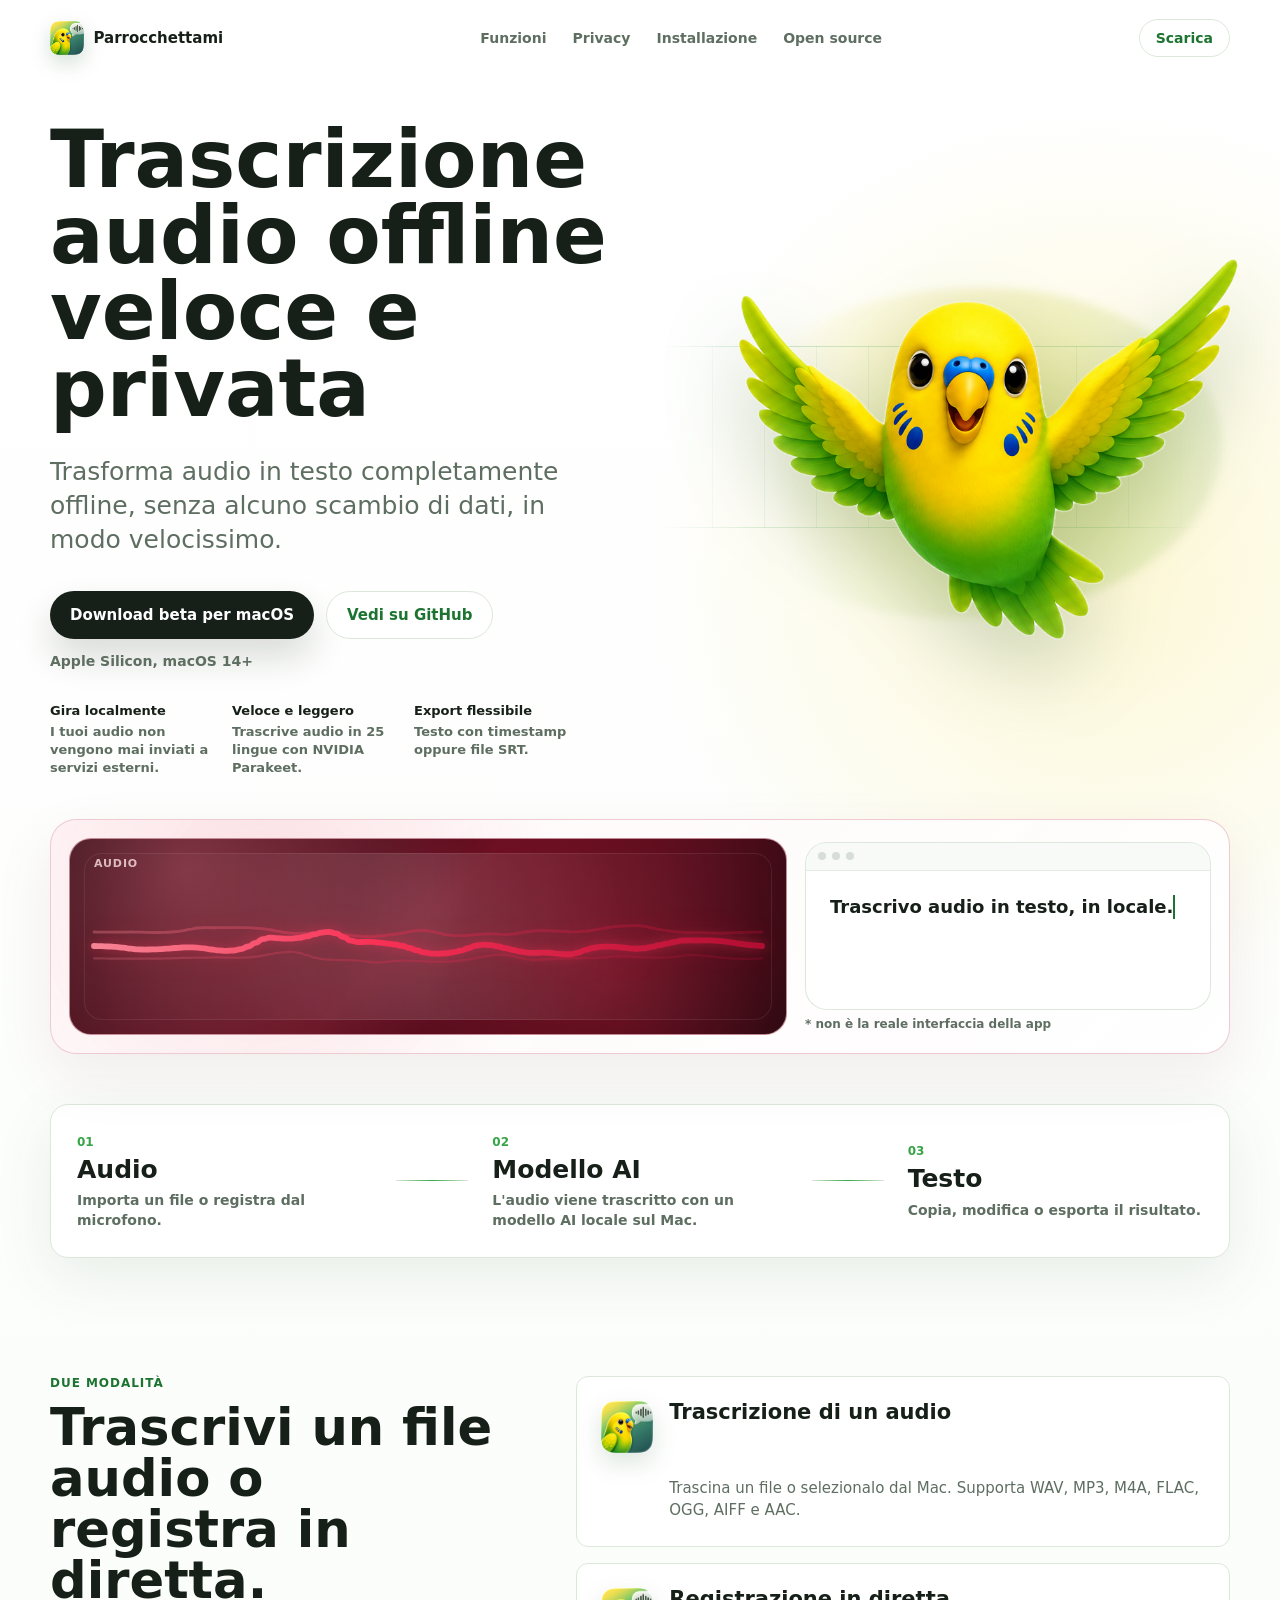
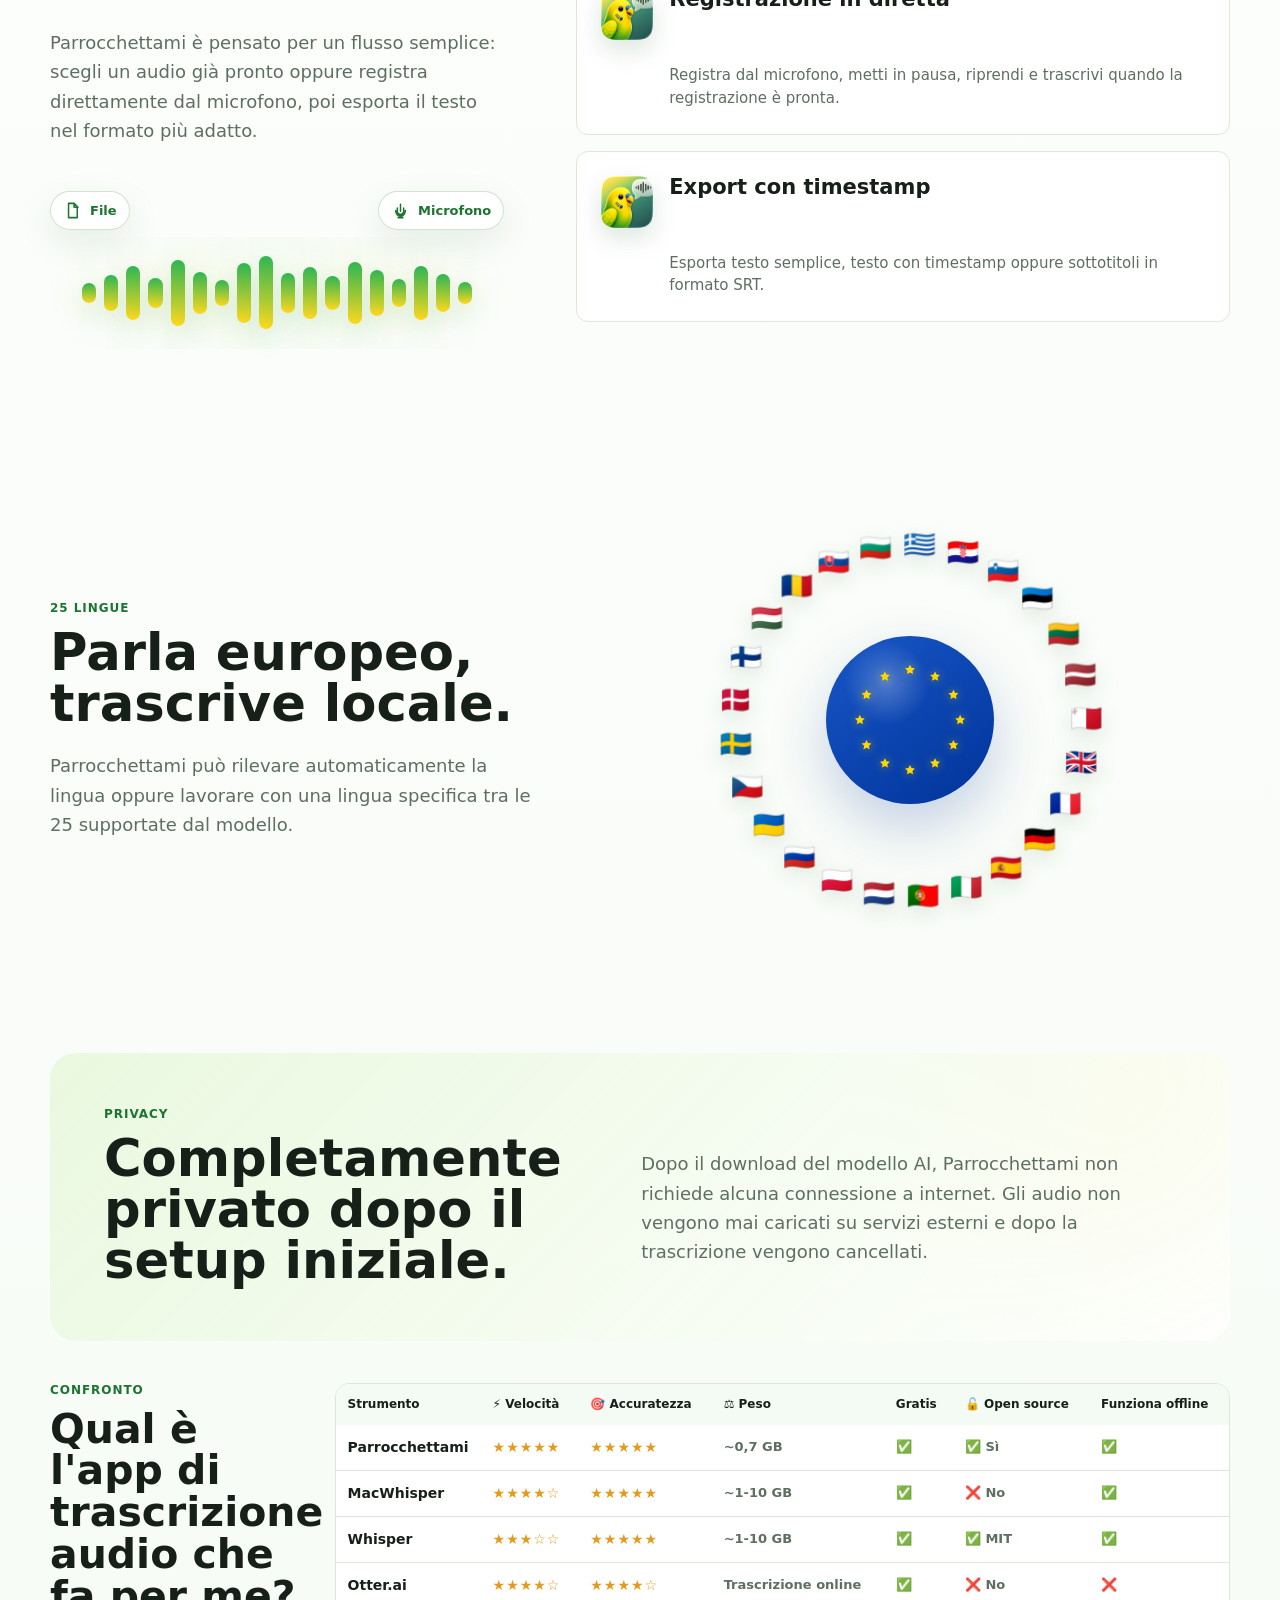
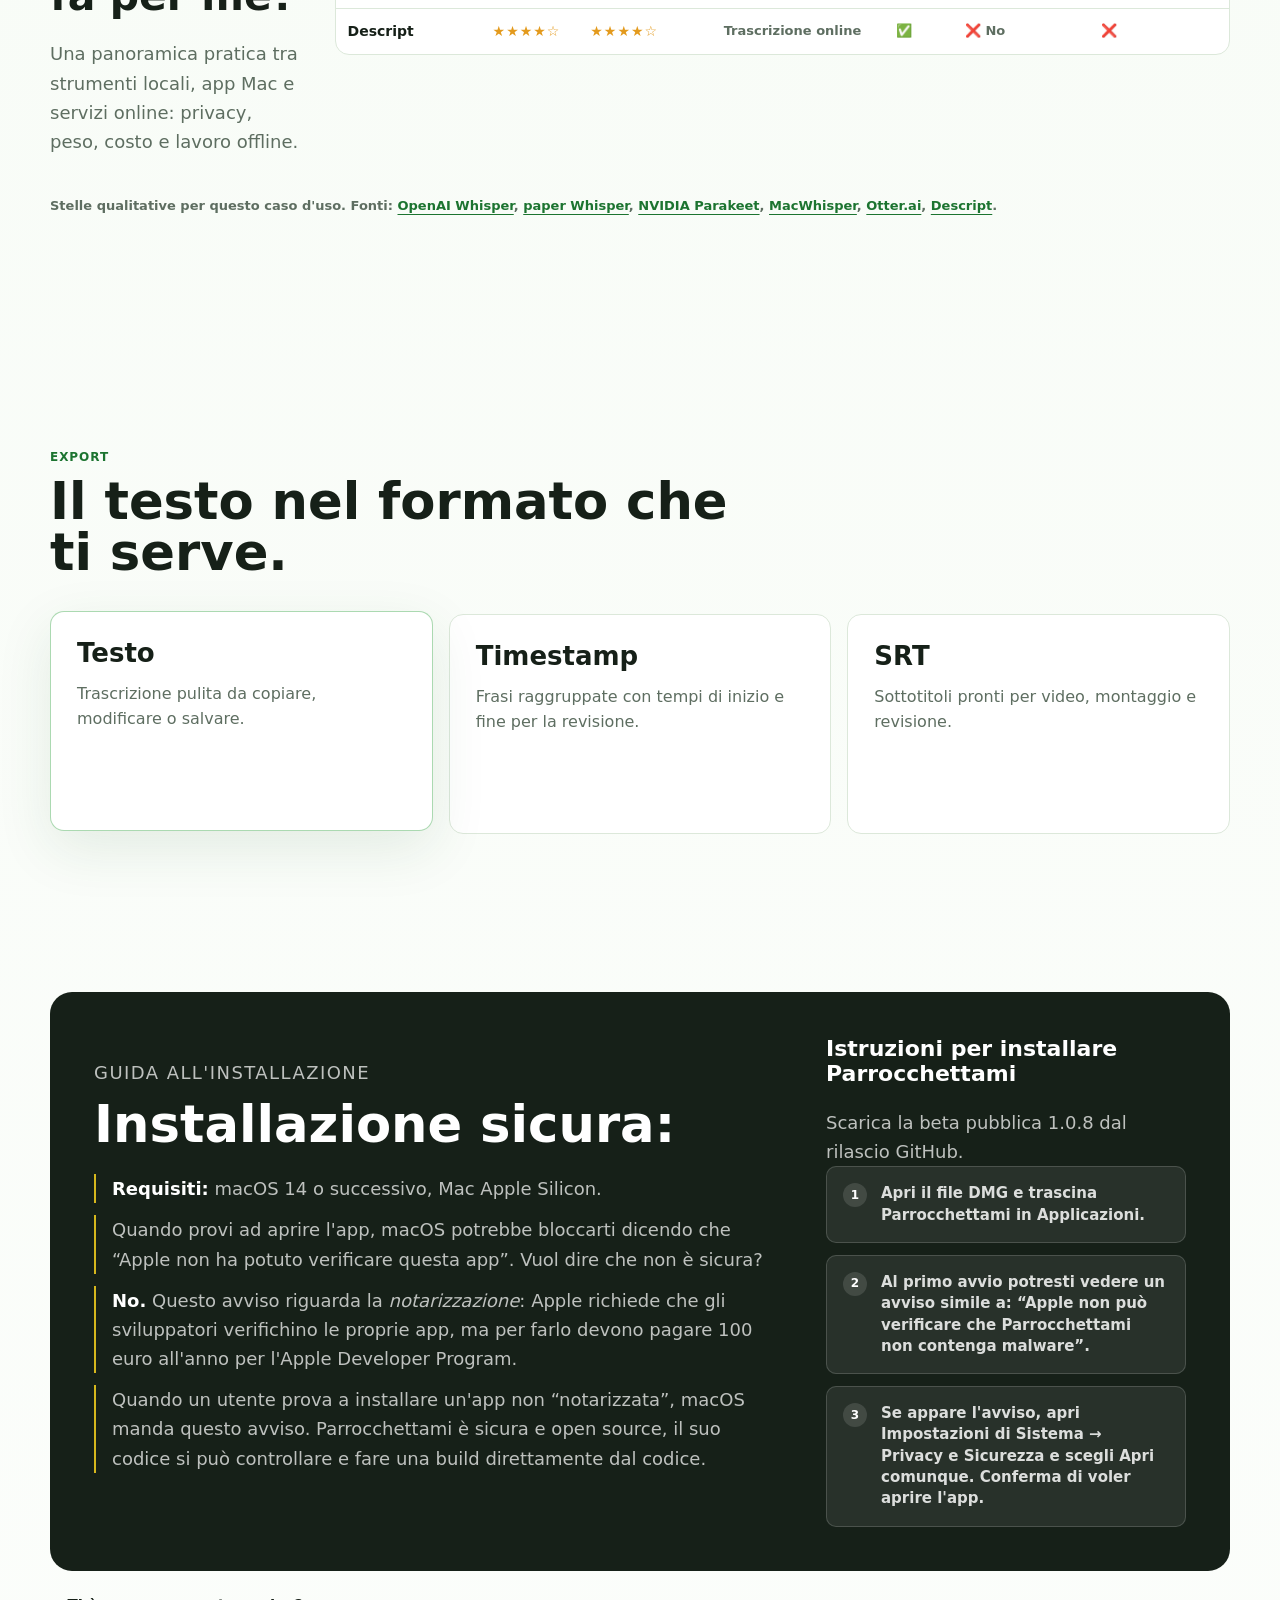
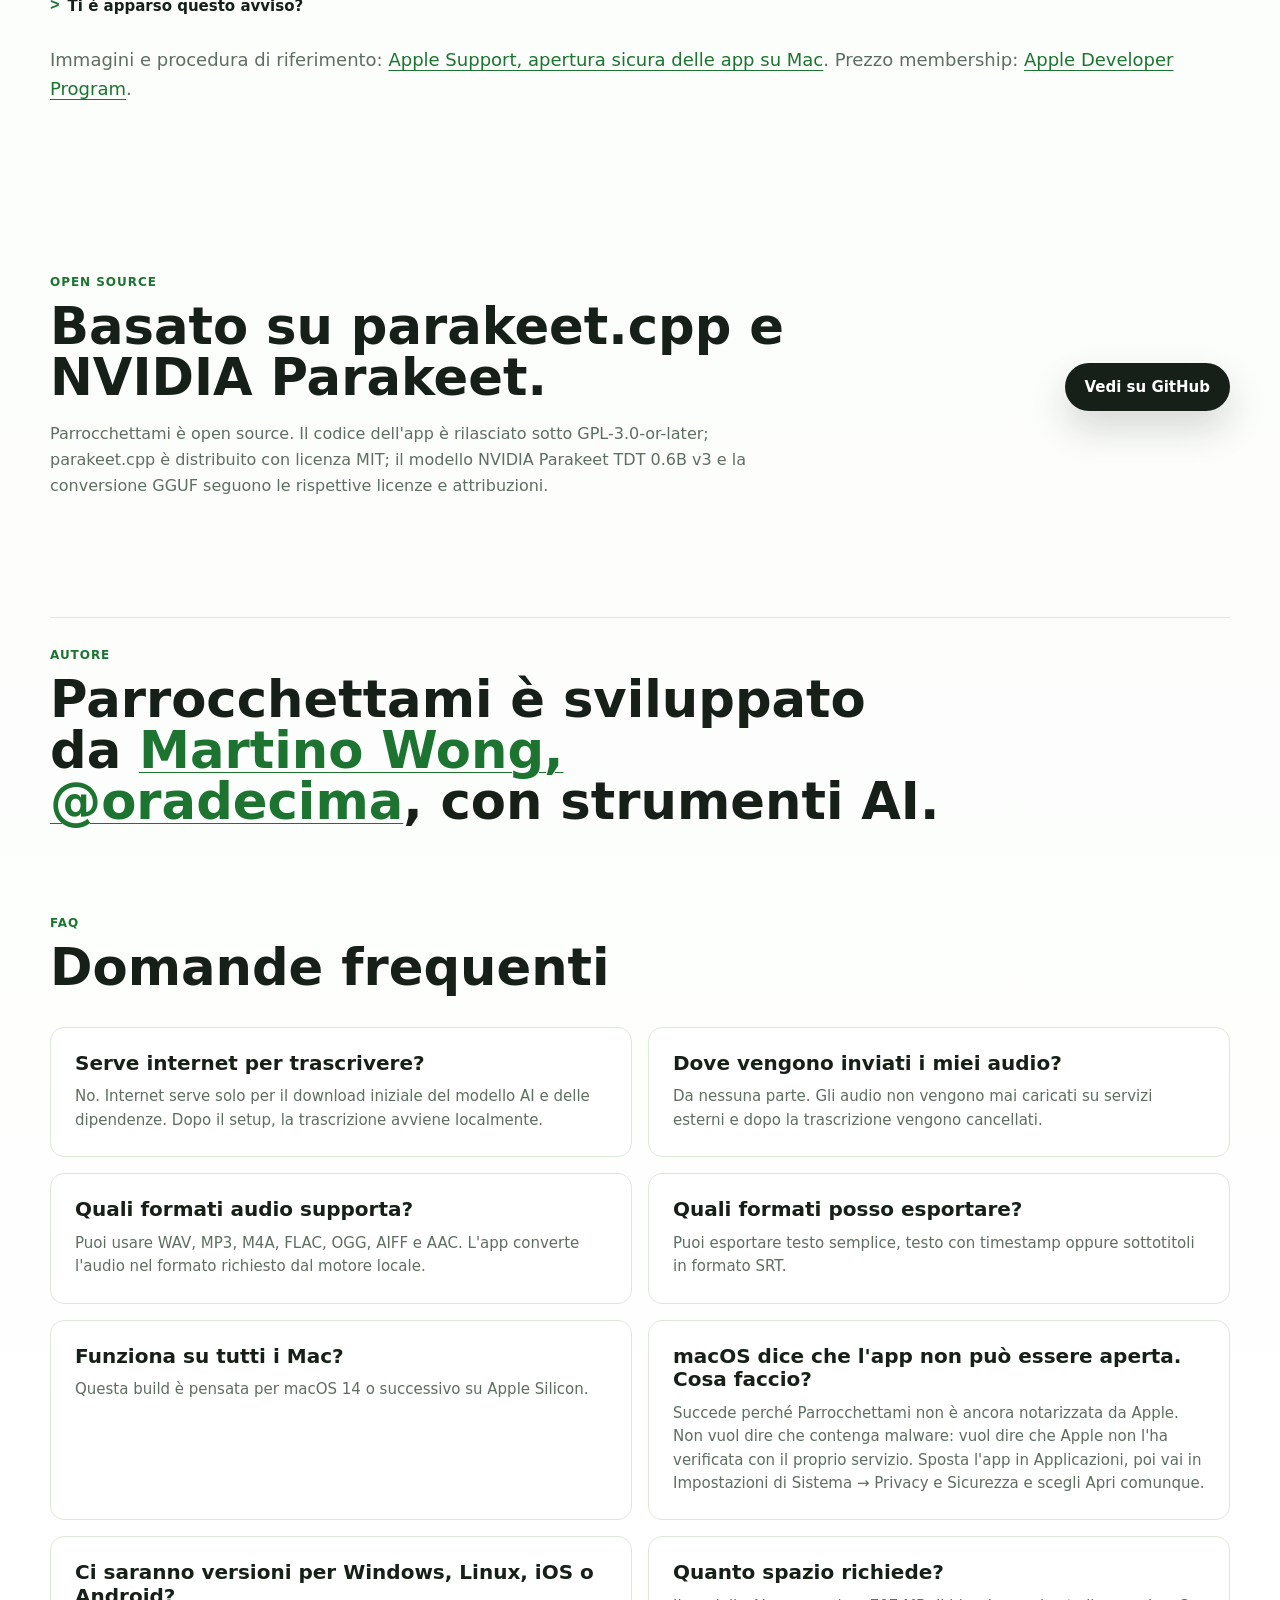
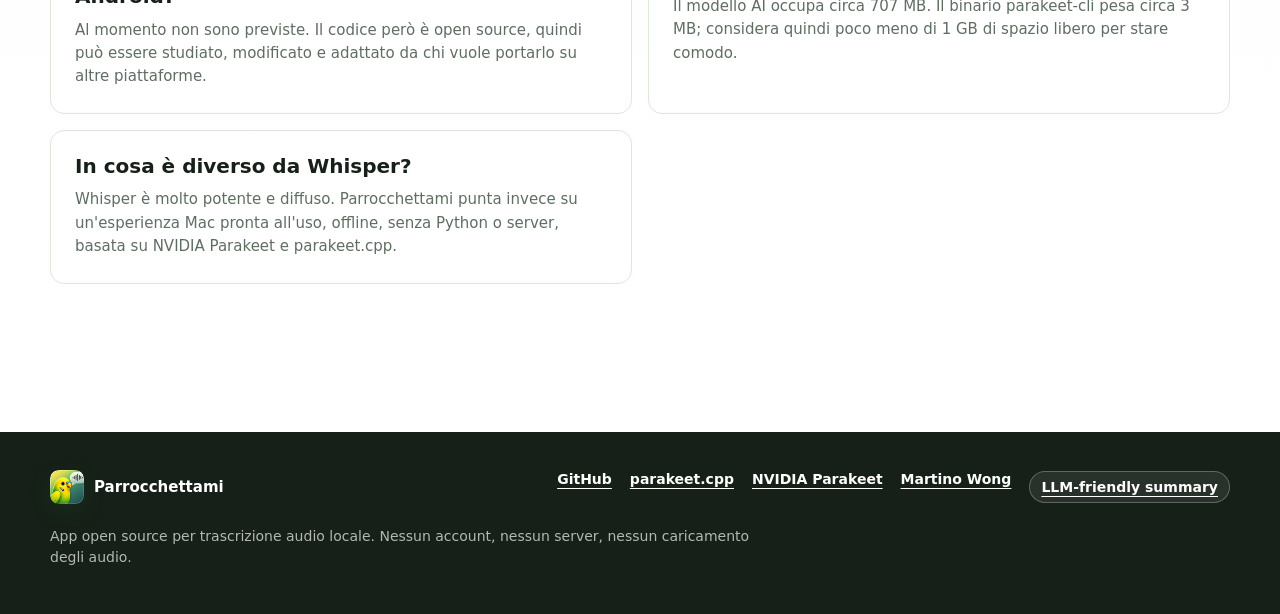
==== commit db91c0c6: "Prepare public beta website and appcast" ====
--- a/website/index.html
+++ b/website/index.html
@@ -8,7 +8,7 @@
       name="description"
       content="Parrocchettami trasforma audio in testo completamente offline, senza scambio di dati e senza servizi esterni."
     >
-    <link rel="icon" href="assets/parrocchettami-icon.png">
+    <link rel="icon" href="assets/parrocchettami-macOS-icon.png">
     <link rel="alternate" type="text/plain" href="llms.txt" title="LLM-friendly summary">
     <link rel="stylesheet" href="styles.css">
   </head>
@@ -16,7 +16,7 @@
     <header class="site-header" aria-label="Navigazione del sito">
       <a class="brand" href="#top" aria-label="Pagina iniziale di Parrocchettami">
         <span class="brand-mark">
-          <img src="assets/parrocchettami-icon.png" alt="">
+          <img src="assets/parrocchettami-macOS-icon.png" alt="">
         </span>
         <span>Parrocchettami</span>
       </a>
@@ -28,7 +28,7 @@
         <a href="#source">Open source</a>
       </nav>
 
-      <a class="header-action" href="#install">Scarica</a>
+      <a class="header-action" href="https://github.com/martinowong/parrocchettami/releases/download/v1.0.8-beta.1/Parrocchettami-1.0.8-Apple-Silicon.dmg">Scarica</a>
     </header>
 
     <main id="top">
@@ -40,7 +40,7 @@
             scambio di dati, in modo velocissimo.
           </p>
           <div class="hero-actions" aria-label="Azioni principali">
-            <a class="button button-primary" href="#install">Download per macOS</a>
+            <a class="button button-primary" href="https://github.com/martinowong/parrocchettami/releases/download/v1.0.8-beta.1/Parrocchettami-1.0.8-Apple-Silicon.dmg">Download beta per macOS</a>
             <a class="button button-secondary" href="https://github.com/martinowong/parrocchettami">Vedi su GitHub</a>
           </div>
           <p class="compatibility">Apple Silicon, macOS 14+</p>
@@ -62,15 +62,7 @@
 
         <div class="hero-visual" aria-label="Audio trasformato localmente in testo">
           <div class="brand-object" aria-hidden="true">
-            <img src="assets/parrocchettami-icon.png" alt="">
-          </div>
-
-          <div class="signal-card audio-card">
-            <span class="file-type">M4A</span>
-            <div>
-              <strong>riunione-07.m4a</strong>
-              <span>42 min audio</span>
-            </div>
+            <img src="assets/parrocchettoflying Background Removed.png" alt="">
           </div>
 
         </div>
@@ -168,21 +160,21 @@
         <div class="feature-list" aria-label="Modalità e funzioni">
           <article>
             <span class="feature-icon" aria-hidden="true">
-              <svg viewBox="0 0 24 24"><path d="M12 3v18M7 8v8M17 6v12M3 11v2M21 10v4"></path></svg>
+              <img src="assets/parrocchettami-macOS-icon.png" alt="">
             </span>
             <h3>Trascrizione di un audio</h3>
             <p>Trascina un file o selezionalo dal Mac. Supporta WAV, MP3, M4A, FLAC, OGG, AIFF e AAC.</p>
           </article>
           <article>
             <span class="feature-icon" aria-hidden="true">
-              <svg viewBox="0 0 24 24"><path d="M12 4v9M8 9v4a4 4 0 0 0 8 0V9M6 12v1a6 6 0 0 0 12 0v-1M12 19v2M9 21h6"></path></svg>
+              <img src="assets/parrocchettami-macOS-icon.png" alt="">
             </span>
             <h3>Registrazione in diretta</h3>
             <p>Registra dal microfono, metti in pausa, riprendi e trascrivi quando la registrazione è pronta.</p>
           </article>
           <article>
             <span class="feature-icon" aria-hidden="true">
-              <svg viewBox="0 0 24 24"><path d="M4 6h16M4 12h10M4 18h16M17 10l3 2-3 2"></path></svg>
+              <img src="assets/parrocchettami-macOS-icon.png" alt="">
             </span>
             <h3>Export con timestamp</h3>
             <p>Esporta testo semplice, testo con timestamp oppure sottotitoli in formato SRT.</p>
@@ -223,31 +215,31 @@
             </svg>
           </div>
           <div class="flag-ring">
-            <span tabindex="0" style="--i: 0" title="Inglese">🇬🇧</span>
-            <span tabindex="0" style="--i: 1" title="Francese">🇫🇷</span>
-            <span tabindex="0" style="--i: 2" title="Tedesco">🇩🇪</span>
-            <span tabindex="0" style="--i: 3" title="Spagnolo">🇪🇸</span>
-            <span tabindex="0" style="--i: 4" title="Italiano">🇮🇹</span>
-            <span tabindex="0" style="--i: 5" title="Portoghese">🇵🇹</span>
-            <span tabindex="0" style="--i: 6" title="Olandese">🇳🇱</span>
-            <span tabindex="0" style="--i: 7" title="Polacco">🇵🇱</span>
-            <span tabindex="0" style="--i: 8" title="Russo">🇷🇺</span>
-            <span tabindex="0" style="--i: 9" title="Ucraino">🇺🇦</span>
-            <span tabindex="0" style="--i: 10" title="Ceco">🇨🇿</span>
-            <span tabindex="0" style="--i: 11" title="Svedese">🇸🇪</span>
-            <span tabindex="0" style="--i: 12" title="Danese">🇩🇰</span>
-            <span tabindex="0" style="--i: 13" title="Finlandese">🇫🇮</span>
-            <span tabindex="0" style="--i: 14" title="Ungherese">🇭🇺</span>
-            <span tabindex="0" style="--i: 15" title="Rumeno">🇷🇴</span>
-            <span tabindex="0" style="--i: 16" title="Slovacco">🇸🇰</span>
-            <span tabindex="0" style="--i: 17" title="Bulgaro">🇧🇬</span>
-            <span tabindex="0" style="--i: 18" title="Greco">🇬🇷</span>
-            <span tabindex="0" style="--i: 19" title="Croato">🇭🇷</span>
-            <span tabindex="0" style="--i: 20" title="Sloveno">🇸🇮</span>
-            <span tabindex="0" style="--i: 21" title="Estone">🇪🇪</span>
-            <span tabindex="0" style="--i: 22" title="Lituano">🇱🇹</span>
-            <span tabindex="0" style="--i: 23" title="Lettone">🇱🇻</span>
-            <span tabindex="0" style="--i: 24" title="Maltese">🇲🇹</span>
+            <span tabindex="0" style="--i: 0" title="Inglese"><span class="flag-emoji">🇬🇧</span></span>
+            <span tabindex="0" style="--i: 1" title="Francese"><span class="flag-emoji">🇫🇷</span></span>
+            <span tabindex="0" style="--i: 2" title="Tedesco"><span class="flag-emoji">🇩🇪</span></span>
+            <span tabindex="0" style="--i: 3" title="Spagnolo"><span class="flag-emoji">🇪🇸</span></span>
+            <span tabindex="0" style="--i: 4" title="Italiano"><span class="flag-emoji">🇮🇹</span></span>
+            <span tabindex="0" style="--i: 5" title="Portoghese"><span class="flag-emoji">🇵🇹</span></span>
+            <span tabindex="0" style="--i: 6" title="Olandese"><span class="flag-emoji">🇳🇱</span></span>
+            <span tabindex="0" style="--i: 7" title="Polacco"><span class="flag-emoji">🇵🇱</span></span>
+            <span tabindex="0" style="--i: 8" title="Russo"><span class="flag-emoji">🇷🇺</span></span>
+            <span tabindex="0" style="--i: 9" title="Ucraino"><span class="flag-emoji">🇺🇦</span></span>
+            <span tabindex="0" style="--i: 10" title="Ceco"><span class="flag-emoji">🇨🇿</span></span>
+            <span tabindex="0" style="--i: 11" title="Svedese"><span class="flag-emoji">🇸🇪</span></span>
+            <span tabindex="0" style="--i: 12" title="Danese"><span class="flag-emoji">🇩🇰</span></span>
+            <span tabindex="0" style="--i: 13" title="Finlandese"><span class="flag-emoji">🇫🇮</span></span>
+            <span tabindex="0" style="--i: 14" title="Ungherese"><span class="flag-emoji">🇭🇺</span></span>
+            <span tabindex="0" style="--i: 15" title="Rumeno"><span class="flag-emoji">🇷🇴</span></span>
+            <span tabindex="0" style="--i: 16" title="Slovacco"><span class="flag-emoji">🇸🇰</span></span>
+            <span tabindex="0" style="--i: 17" title="Bulgaro"><span class="flag-emoji">🇧🇬</span></span>
+            <span tabindex="0" style="--i: 18" title="Greco"><span class="flag-emoji">🇬🇷</span></span>
+            <span tabindex="0" style="--i: 19" title="Croato"><span class="flag-emoji">🇭🇷</span></span>
+            <span tabindex="0" style="--i: 20" title="Sloveno"><span class="flag-emoji">🇸🇮</span></span>
+            <span tabindex="0" style="--i: 21" title="Estone"><span class="flag-emoji">🇪🇪</span></span>
+            <span tabindex="0" style="--i: 22" title="Lituano"><span class="flag-emoji">🇱🇹</span></span>
+            <span tabindex="0" style="--i: 23" title="Lettone"><span class="flag-emoji">🇱🇻</span></span>
+            <span tabindex="0" style="--i: 24" title="Maltese"><span class="flag-emoji">🇲🇹</span></span>
           </div>
         </div>
       </section>
@@ -398,6 +390,10 @@
           </div>
           <div class="install-instructions">
             <h3>Istruzioni per installare Parrocchettami</h3>
+            <p>
+              <a href="https://github.com/martinowong/parrocchettami/releases/download/v1.0.8-beta.1/Parrocchettami-1.0.8-Apple-Silicon.dmg">Scarica la beta pubblica 1.0.8</a>
+              dal rilascio GitHub.
+            </p>
             <ol class="install-steps" aria-label="Passaggi di installazione">
               <li>Apri il file DMG e trascina Parrocchettami in Applicazioni.</li>
               <li>
@@ -510,7 +506,7 @@
         <div class="footer-inner">
           <a class="brand footer-brand" href="#top" aria-label="Torna all'inizio">
             <span class="brand-mark">
-              <img src="assets/parrocchettami-icon.png" alt="">
+              <img src="assets/parrocchettami-macOS-icon.png" alt="">
             </span>
             <span>Parrocchettami</span>
           </a>
--- a/website/styles.css
+++ b/website/styles.css
@@ -79,10 +79,9 @@
 }
 
 .brand-mark img {
-  width: 45px;
-  height: 45px;
-  object-fit: cover;
-  object-position: 57% 43%;
+  width: 100%;
+  height: 100%;
+  object-fit: contain;
 }
 
 .nav-links {
@@ -366,18 +365,19 @@
 
 .hero-visual::before {
   position: absolute;
-  inset: 34px 0 34px 72px;
+  inset: 54px 8px 46px 72px;
   z-index: -2;
-  border-radius: 48% 52% 48% 52%;
+  border-radius: 52% 48% 54% 46%;
   background:
-    linear-gradient(130deg, rgba(233, 248, 222, 0.92), rgba(255, 255, 255, 0.72)),
-    radial-gradient(circle at 70% 20%, rgba(18, 106, 216, 0.12), transparent 18rem);
+    radial-gradient(circle at 56% 44%, rgba(255, 217, 31, 0.34), transparent 15rem),
+    radial-gradient(circle at 68% 58%, rgba(55, 164, 71, 0.18), transparent 18rem);
+  filter: blur(4px);
   content: "";
 }
 
 .hero-visual::after {
   position: absolute;
-  inset: 122px 28px auto 18px;
+  inset: 112px 28px auto 14px;
   z-index: -1;
   height: 180px;
   border-top: 1px solid rgba(55, 164, 71, 0.22);
@@ -396,69 +396,19 @@
 
 .brand-object {
   position: absolute;
-  top: 24px;
-  right: 38px;
-  display: grid;
-  width: min(420px, 74%);
-  aspect-ratio: 1;
-  overflow: hidden;
-  border-radius: 32px;
+  top: 0;
+  right: -18px;
+  display: grid;
+  width: min(520px, 92%);
+  aspect-ratio: 743 / 600;
   place-items: center;
-  background: #ffffff;
-  box-shadow: var(--shadow);
+  filter: drop-shadow(0 34px 40px rgba(36, 87, 42, 0.22));
 }
 
 .brand-object img {
-  width: 114%;
-  height: 114%;
-  object-fit: cover;
-  object-position: 58% 43%;
-}
-
-.signal-card {
-  position: absolute;
-  border: 1px solid rgba(220, 232, 218, 0.92);
-  border-radius: var(--radius);
-  background: var(--surface);
-  box-shadow: 0 20px 60px rgba(34, 76, 36, 0.13);
-  backdrop-filter: blur(22px);
-}
-
-.audio-card {
-  left: 10px;
-  top: 98px;
-  display: flex;
-  gap: 14px;
-  align-items: center;
-  width: min(310px, 58vw);
-  padding: 16px;
-}
-
-.audio-card strong,
-.audio-card span {
-  display: block;
-}
-
-.file-type {
-  display: grid;
-  width: 54px;
-  height: 54px;
-  border-radius: 8px;
-  background: #eff8ed;
-  color: var(--green-dark);
-  font-size: 13px;
-  font-weight: 850;
-  place-items: center;
-}
-
-.audio-card strong {
-  font-size: 15px;
-}
-
-.audio-card div span {
-  margin-top: 3px;
-  color: var(--muted);
-  font-size: 13px;
+  width: 100%;
+  height: 100%;
+  object-fit: contain;
 }
 
 .transcript-label,
@@ -711,23 +661,21 @@
 }
 
 .feature-icon {
-  display: grid;
-  width: 48px;
-  height: 48px;
-  border-radius: 8px;
-  background: var(--bg-soft);
-  color: var(--green-dark);
+  position: relative;
+  display: grid;
+  width: 52px;
+  height: 52px;
+  overflow: hidden;
+  border-radius: 12px;
+  background: transparent;
+  box-shadow: 0 10px 24px rgba(36, 87, 42, 0.15);
   place-items: center;
 }
 
-.feature-icon svg {
-  width: 24px;
-  height: 24px;
-  fill: none;
-  stroke: currentColor;
-  stroke-linecap: round;
-  stroke-linejoin: round;
-  stroke-width: 1.8;
+.feature-icon img {
+  width: 100%;
+  height: 100%;
+  object-fit: contain;
 }
 
 .feature-list h3 {
@@ -814,55 +762,51 @@
   cursor: grabbing;
 }
 
-.flag-ring span {
-  --flag-lift: 0px;
+.flag-ring > span {
+  --flag-radius-push: 0px;
   --flag-scale: 1;
   position: absolute;
   display: grid;
   width: 38px;
   height: 38px;
   cursor: grab;
-  font-size: 26px;
-  filter: drop-shadow(0 7px 10px rgba(28, 70, 33, 0.12));
   pointer-events: none;
   transform:
     rotate(calc(360deg / var(--flag-count) * var(--i) + var(--orbit-angle)))
-    translate(var(--orbit-radius))
+    translate(calc(var(--orbit-radius) + var(--flag-radius-push)))
     rotate(calc(-360deg / var(--flag-count) * var(--i) - var(--orbit-angle)));
-  scale: var(--flag-scale);
-  translate: 0 var(--flag-lift);
   transition:
-    scale 260ms cubic-bezier(0.2, 1.28, 0.32, 1),
-    translate 260ms cubic-bezier(0.2, 1.28, 0.32, 1),
-    filter 200ms ease;
-  will-change: scale, translate;
+    transform 70ms cubic-bezier(0.16, 1.4, 0.26, 1);
+  will-change: transform;
   place-items: center;
 }
 
-.flag-ring.is-dragging span {
+.flag-emoji {
+  display: block;
+  font-size: 26px;
+  filter: drop-shadow(0 7px 10px rgba(28, 70, 33, 0.12));
+  line-height: 1;
+  transform: scale(var(--flag-scale));
+  transform-origin: center;
+  transition:
+    transform 70ms cubic-bezier(0.16, 1.4, 0.26, 1),
+    filter 120ms ease;
+  will-change: transform;
+}
+
+.flag-ring.is-dragging > span {
   cursor: grabbing;
 }
 
-.flag-ring span.is-hovered {
-  --flag-lift: -2px;
-  --flag-scale: 2.18;
+.flag-ring > span.is-active {
   z-index: 25;
+}
+
+.flag-ring > span.is-active .flag-emoji {
   filter: drop-shadow(0 18px 24px rgba(28, 70, 33, 0.22));
 }
 
-.flag-ring span.is-neighbor {
-  --flag-lift: -1px;
-  --flag-scale: 1.18;
-  z-index: 18;
-}
-
-.flag-ring span.is-near {
-  --flag-lift: 0px;
-  --flag-scale: 1.04;
-  z-index: 12;
-}
-
-.flag-ring span::after {
+.flag-ring > span::after {
   position: absolute;
   z-index: 30;
   left: 50%;
@@ -884,14 +828,14 @@
   box-shadow: 0 12px 28px rgba(28, 70, 33, 0.12);
 }
 
-.flag-ring span.is-hovered::after,
-.flag-ring span:hover::after,
-.flag-ring span:focus-visible::after {
+.flag-ring > span.is-active::after,
+.flag-ring > span:hover::after,
+.flag-ring > span:focus-visible::after {
   opacity: 1;
   transform: translate(-50%, 0);
 }
 
-.flag-ring span:focus-visible {
+.flag-ring > span:focus-visible {
   outline: 2px solid rgba(255, 217, 31, 0.82);
   outline-offset: 4px;
 }
@@ -1498,11 +1442,6 @@
   .brand-object {
     right: 0;
     width: min(320px, 88%);
-    border-radius: 24px;
-  }
-
-  .audio-card {
-    top: 88px;
   }
 
   .pipeline {
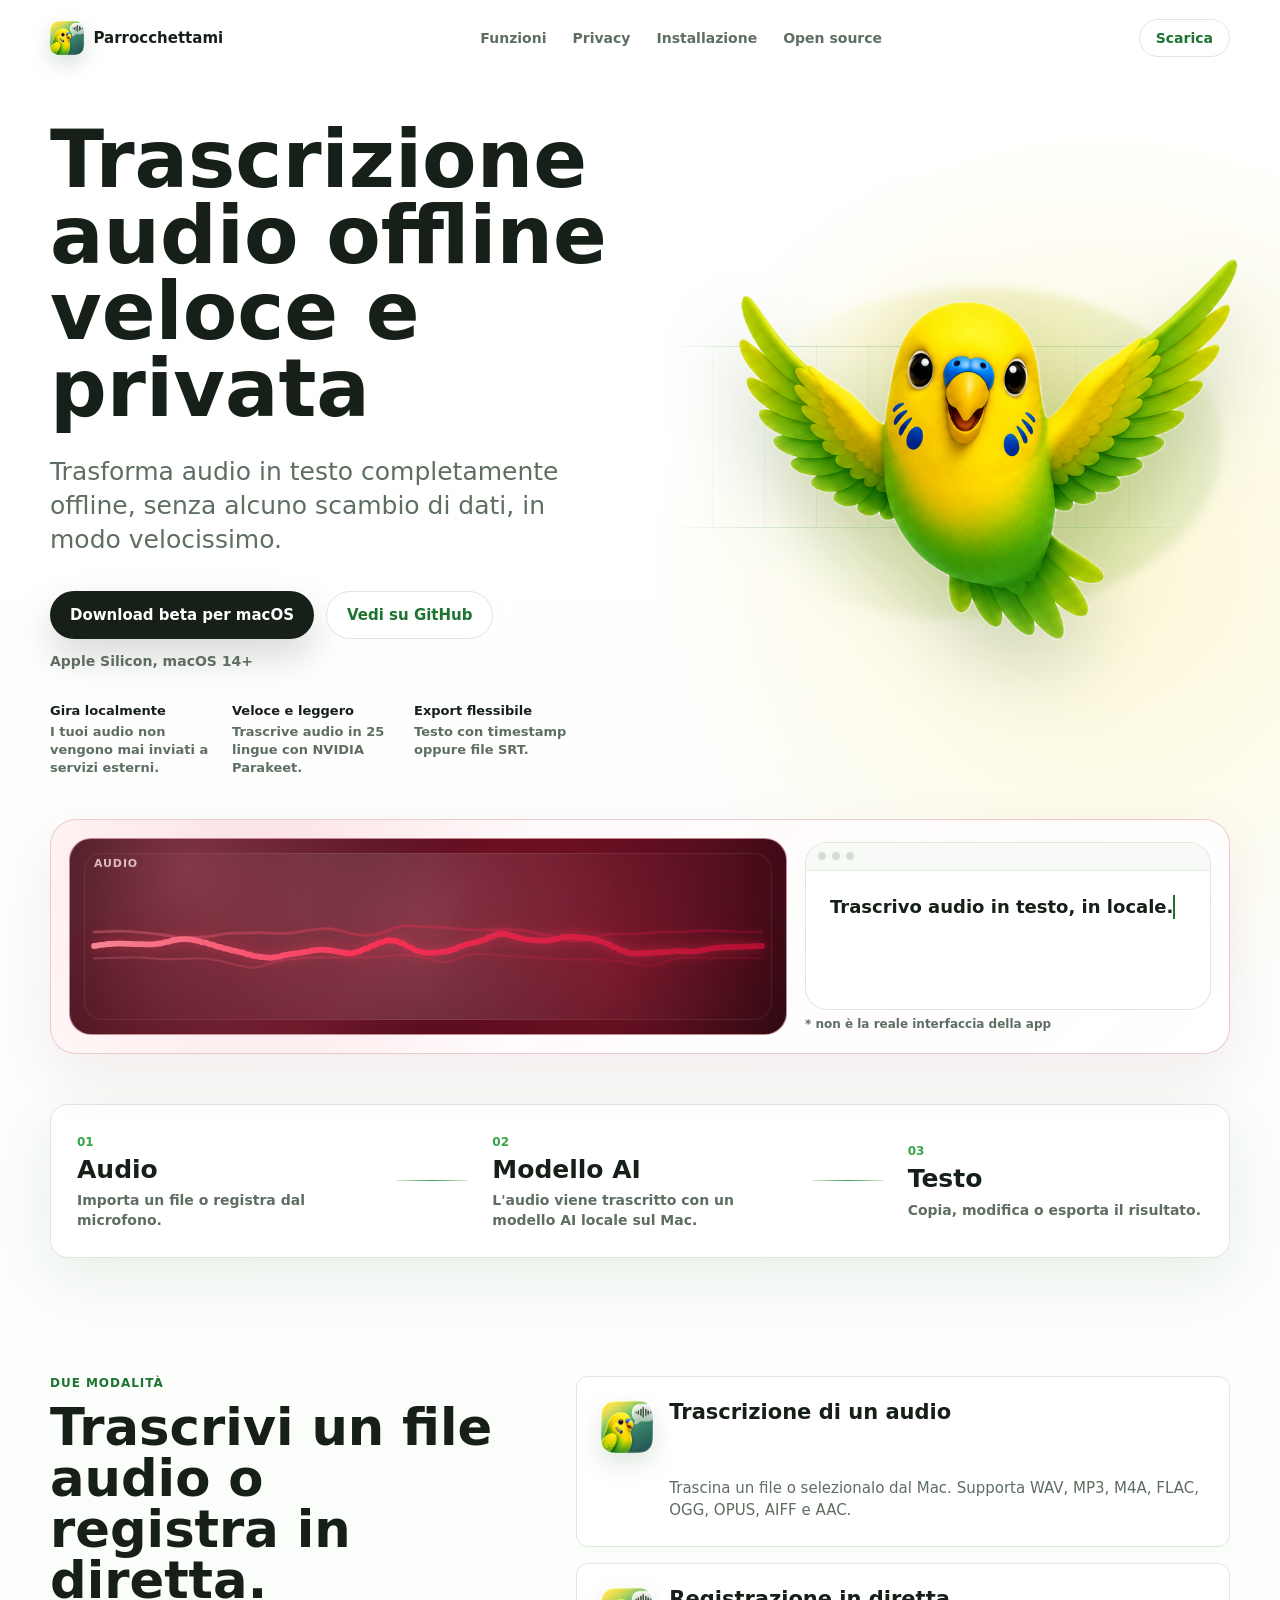
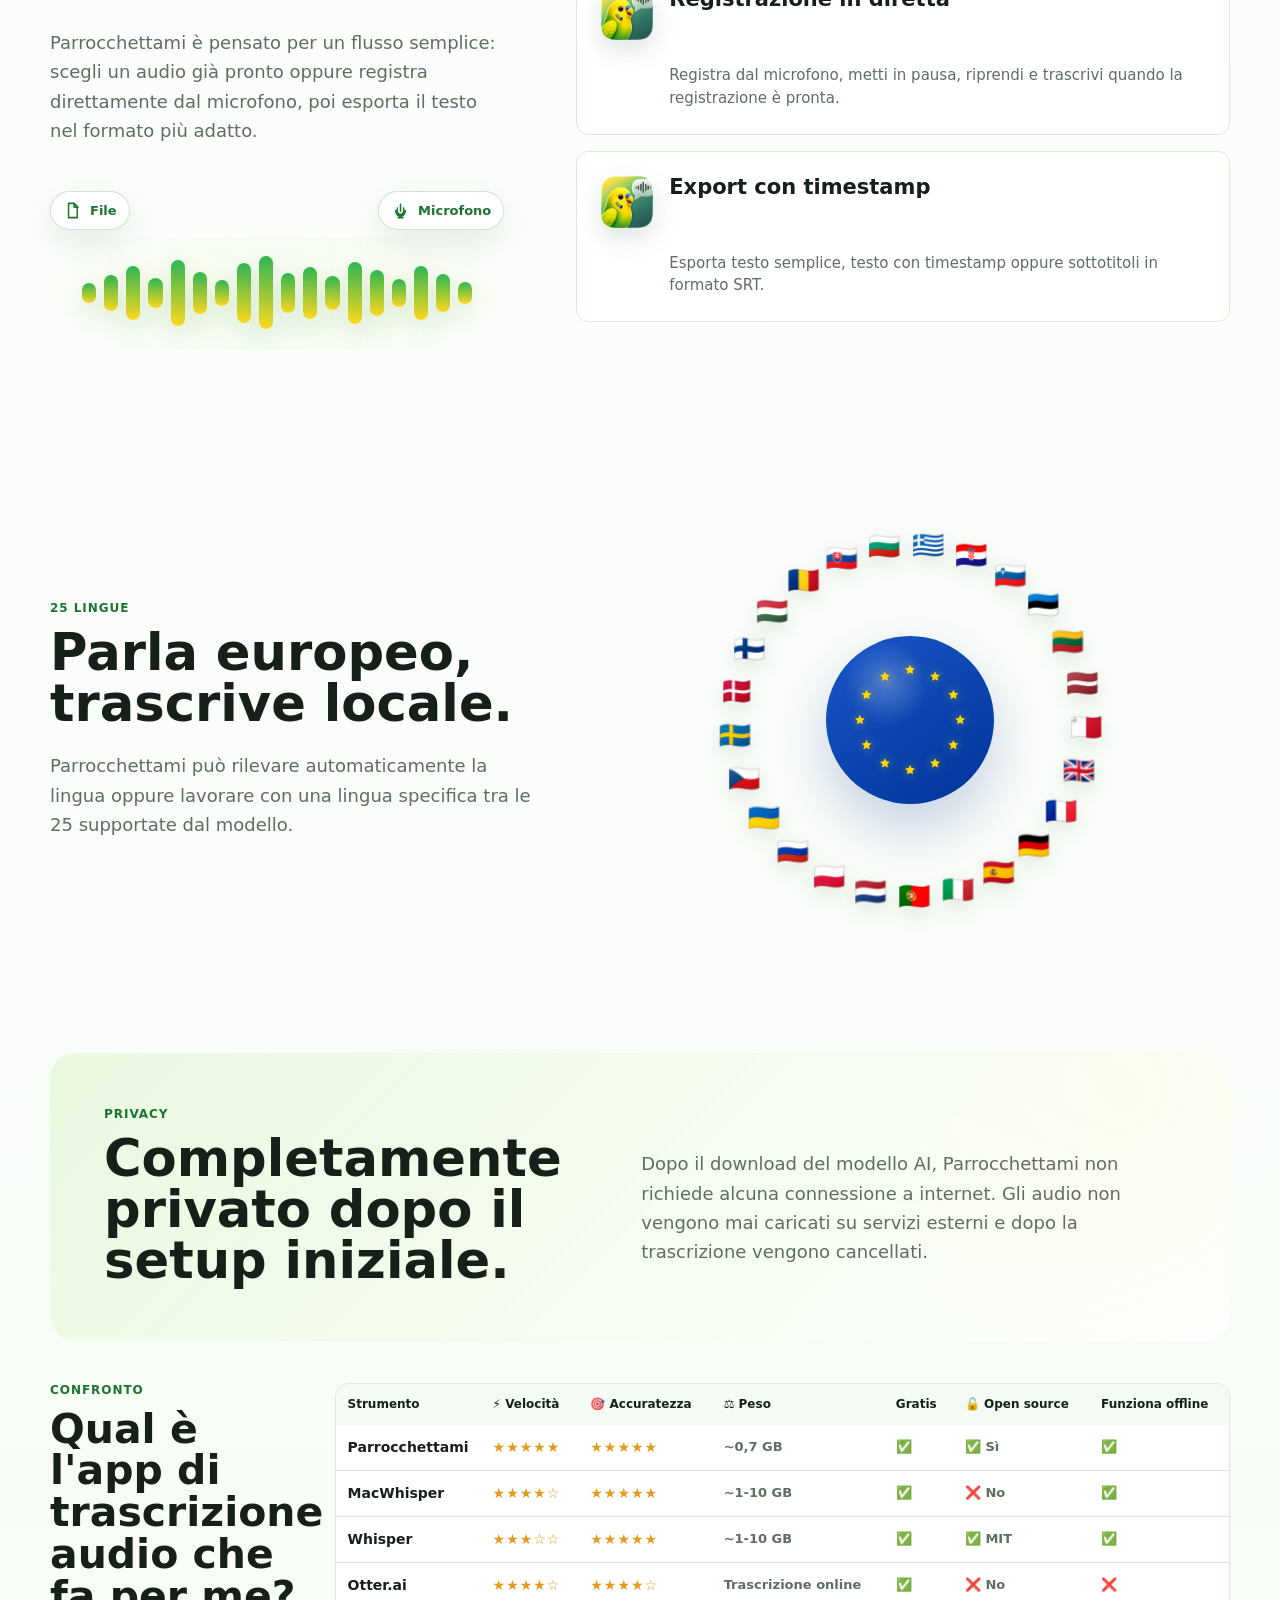
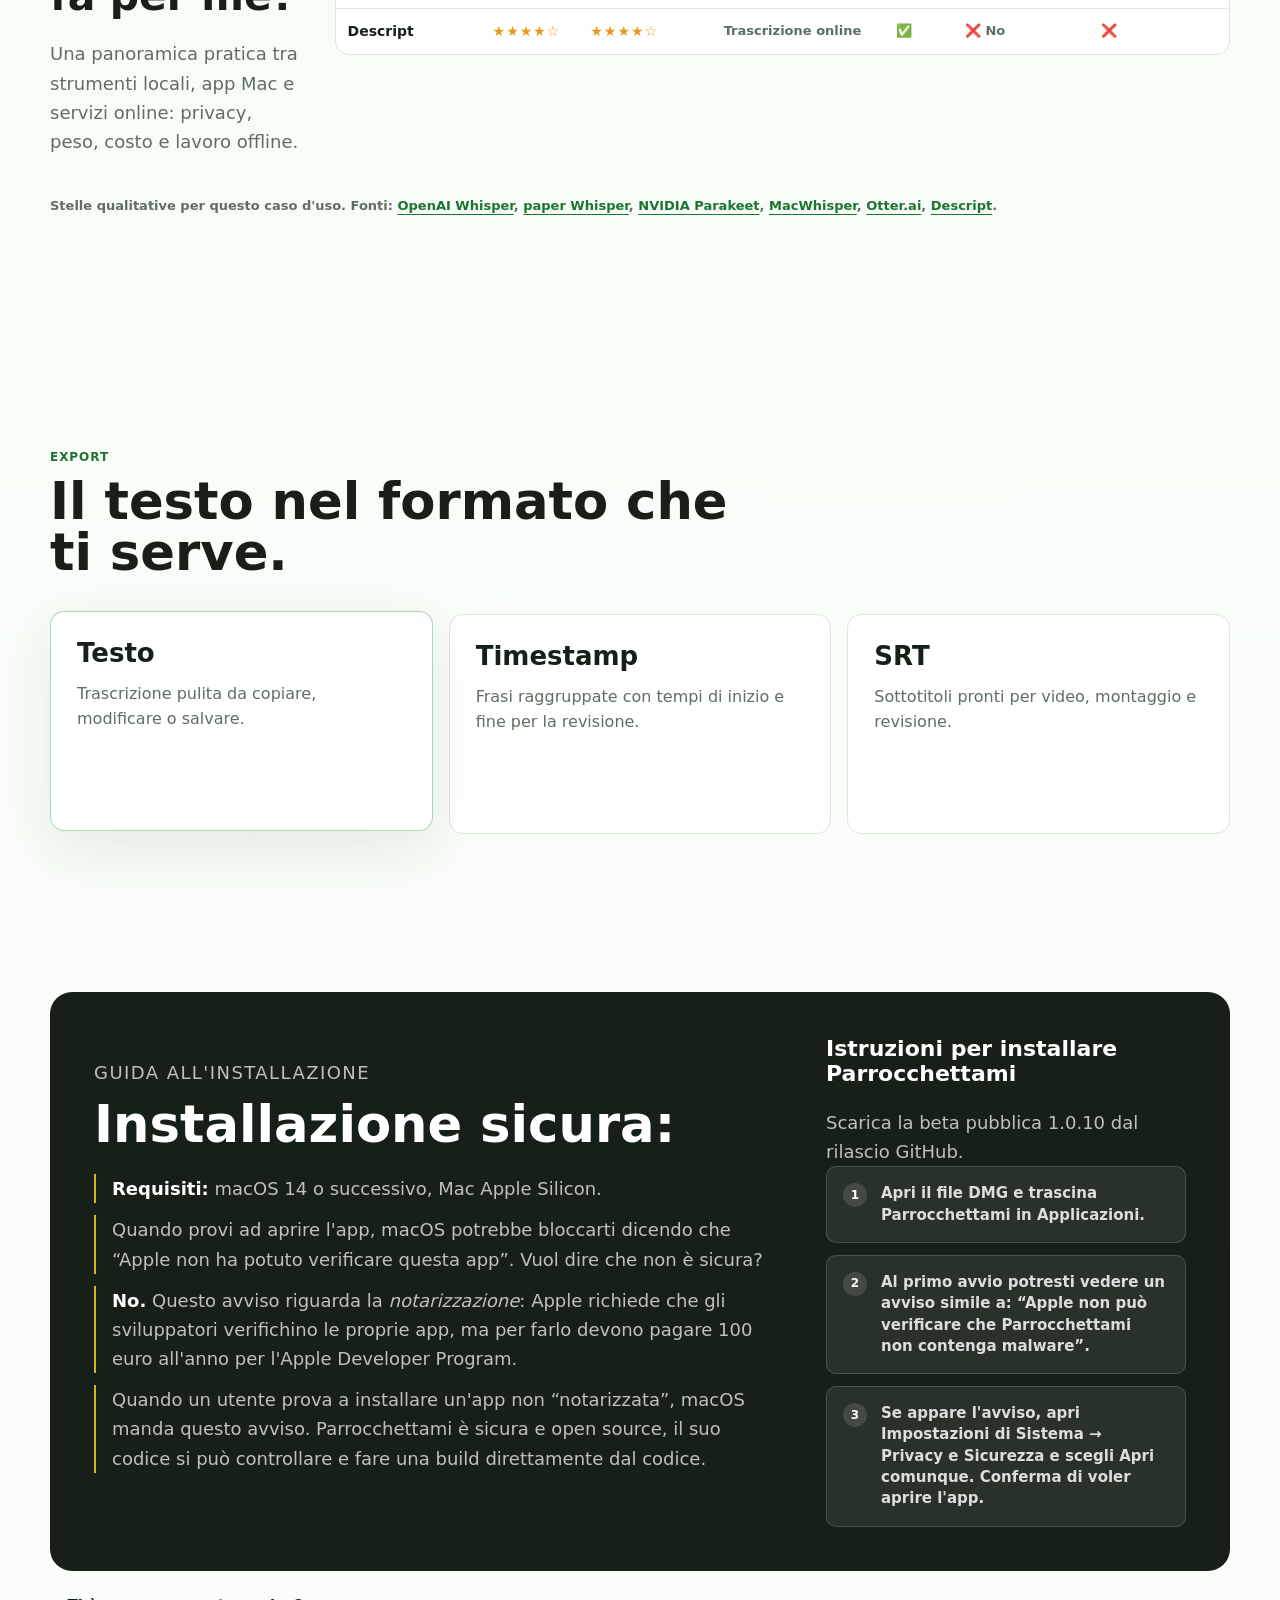
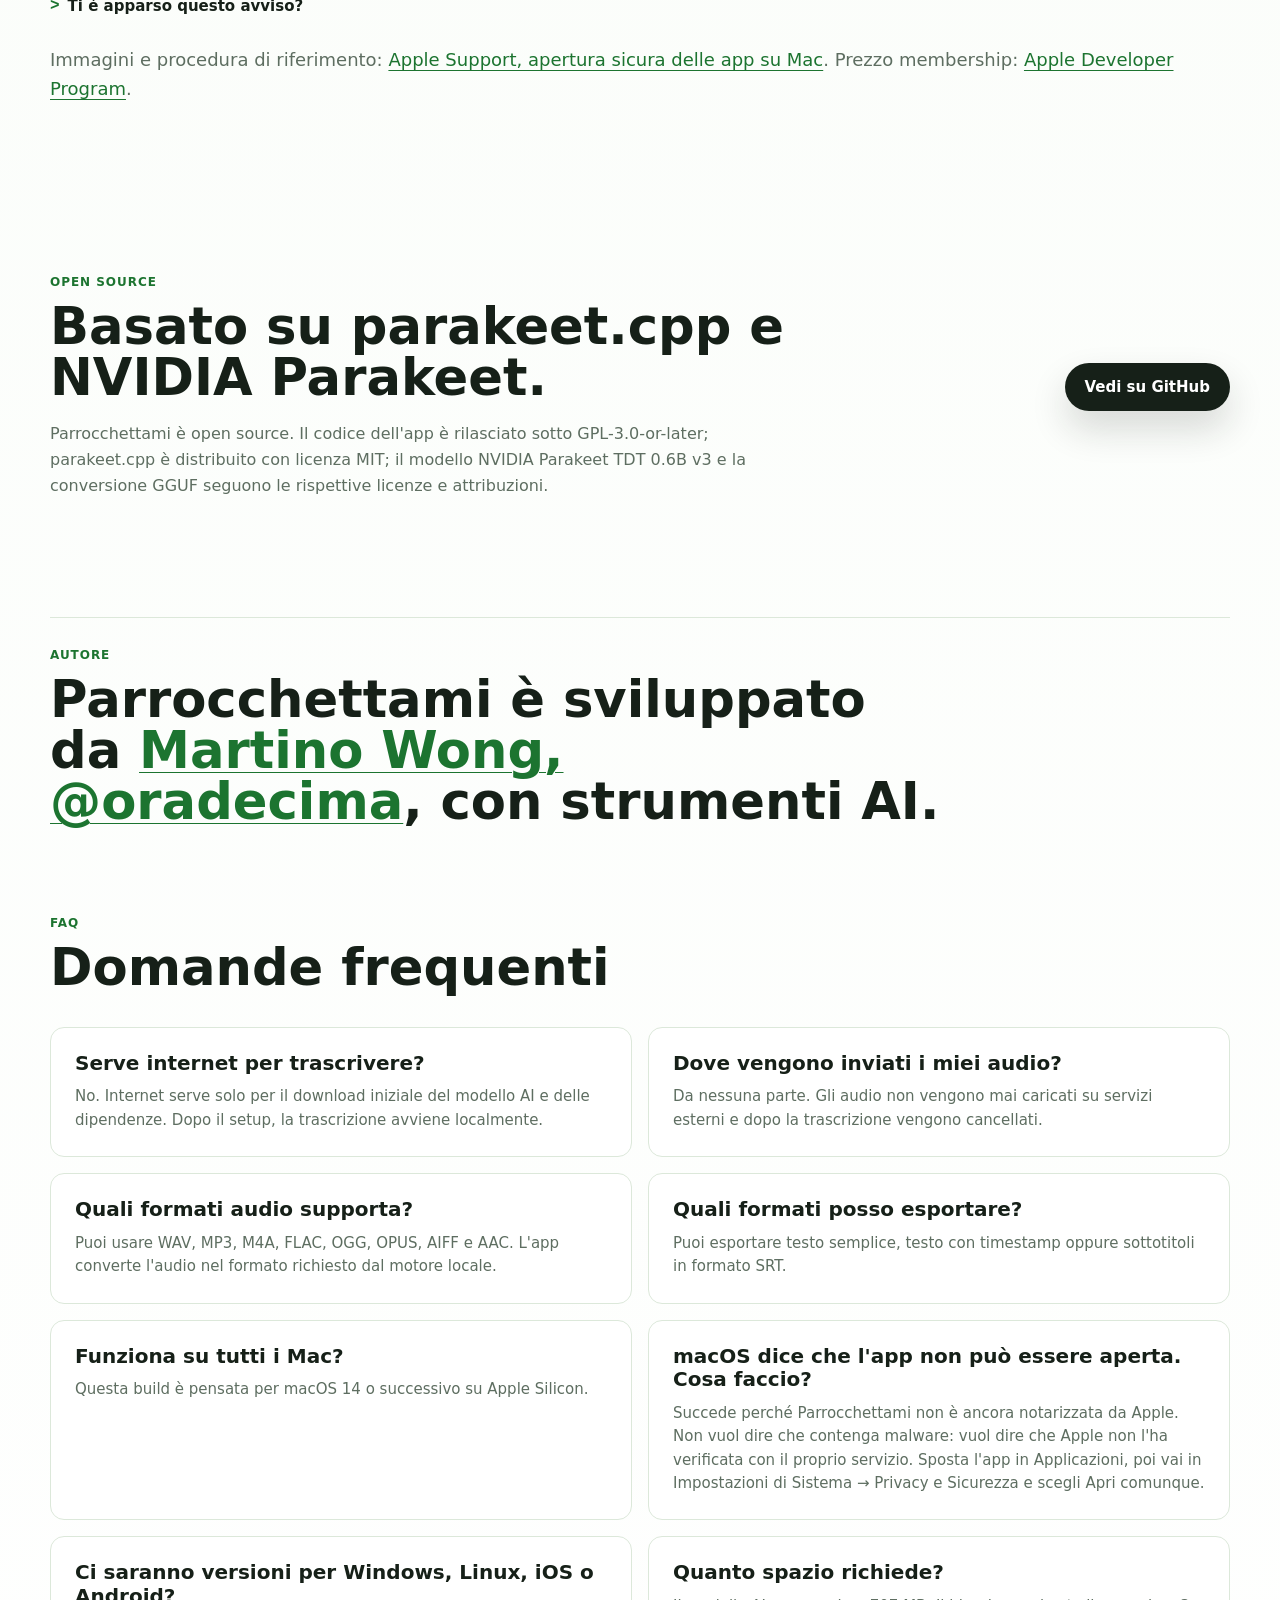
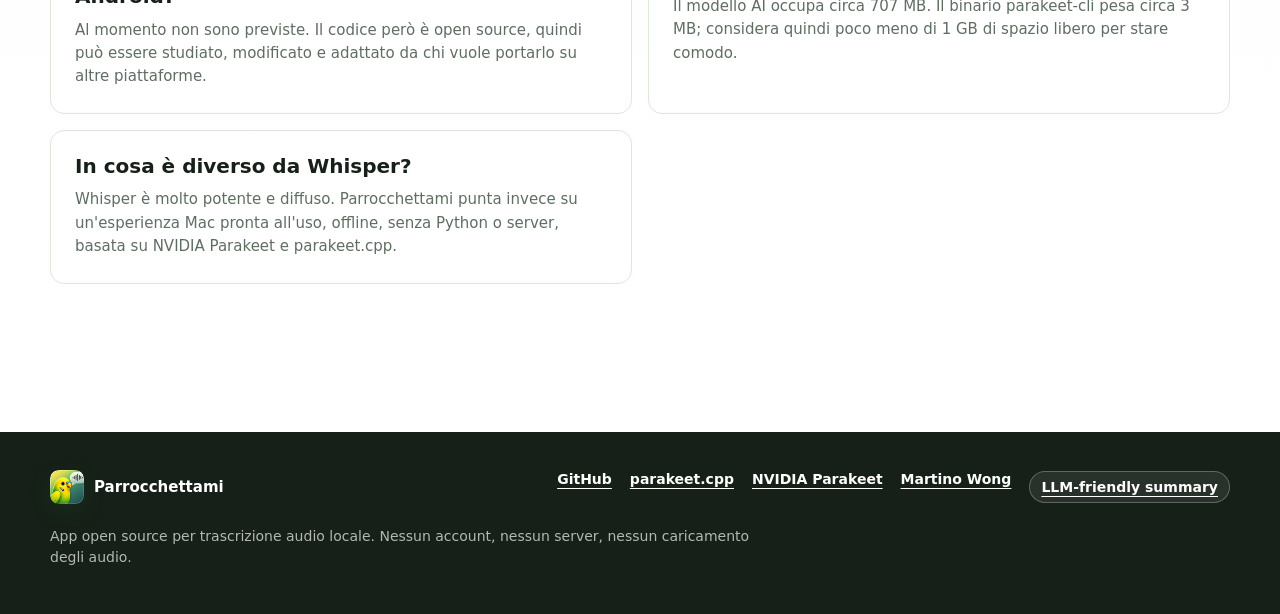
==== commit da371c29: "Release v1.0.10: OPUS/WhatsApp audio support, Sparkle, bundling improvements - Add OPUS/WhatsApp voi" ====
--- a/website/index.html
+++ b/website/index.html
@@ -28,7 +28,7 @@
         <a href="#source">Open source</a>
       </nav>
 
-      <a class="header-action" href="https://github.com/martinowong/parrocchettami/releases/download/v1.0.8-beta.1/Parrocchettami-1.0.8-Apple-Silicon.dmg">Scarica</a>
+      <a class="header-action" href="https://github.com/martinowong/parrocchettami/releases/download/v1.0.10/Parrocchettami-1.0.10-Apple-Silicon.dmg">Scarica</a>
     </header>
 
     <main id="top">
@@ -40,7 +40,7 @@
             scambio di dati, in modo velocissimo.
           </p>
           <div class="hero-actions" aria-label="Azioni principali">
-            <a class="button button-primary" href="https://github.com/martinowong/parrocchettami/releases/download/v1.0.8-beta.1/Parrocchettami-1.0.8-Apple-Silicon.dmg">Download beta per macOS</a>
+            <a class="button button-primary" href="https://github.com/martinowong/parrocchettami/releases/download/v1.0.10/Parrocchettami-1.0.10-Apple-Silicon.dmg">Download beta per macOS</a>
             <a class="button button-secondary" href="https://github.com/martinowong/parrocchettami">Vedi su GitHub</a>
           </div>
           <p class="compatibility">Apple Silicon, macOS 14+</p>
@@ -163,7 +163,7 @@
               <img src="assets/parrocchettami-macOS-icon.png" alt="">
             </span>
             <h3>Trascrizione di un audio</h3>
-            <p>Trascina un file o selezionalo dal Mac. Supporta WAV, MP3, M4A, FLAC, OGG, AIFF e AAC.</p>
+            <p>Trascina un file o selezionalo dal Mac. Supporta WAV, MP3, M4A, FLAC, OGG, OPUS, AIFF e AAC.</p>
           </article>
           <article>
             <span class="feature-icon" aria-hidden="true">
@@ -391,7 +391,7 @@
           <div class="install-instructions">
             <h3>Istruzioni per installare Parrocchettami</h3>
             <p>
-              <a href="https://github.com/martinowong/parrocchettami/releases/download/v1.0.8-beta.1/Parrocchettami-1.0.8-Apple-Silicon.dmg">Scarica la beta pubblica 1.0.8</a>
+              <a href="https://github.com/martinowong/parrocchettami/releases/download/v1.0.10/Parrocchettami-1.0.10-Apple-Silicon.dmg">Scarica la beta pubblica 1.0.10</a>
               dal rilascio GitHub.
             </p>
             <ol class="install-steps" aria-label="Passaggi di installazione">
@@ -473,7 +473,7 @@
           </article>
           <article>
             <h3>Quali formati audio supporta?</h3>
-            <p>Puoi usare WAV, MP3, M4A, FLAC, OGG, AIFF e AAC. L'app converte l'audio nel formato richiesto dal motore locale.</p>
+            <p>Puoi usare WAV, MP3, M4A, FLAC, OGG, OPUS, AIFF e AAC. L'app converte l'audio nel formato richiesto dal motore locale.</p>
           </article>
           <article>
             <h3>Quali formati posso esportare?</h3>
